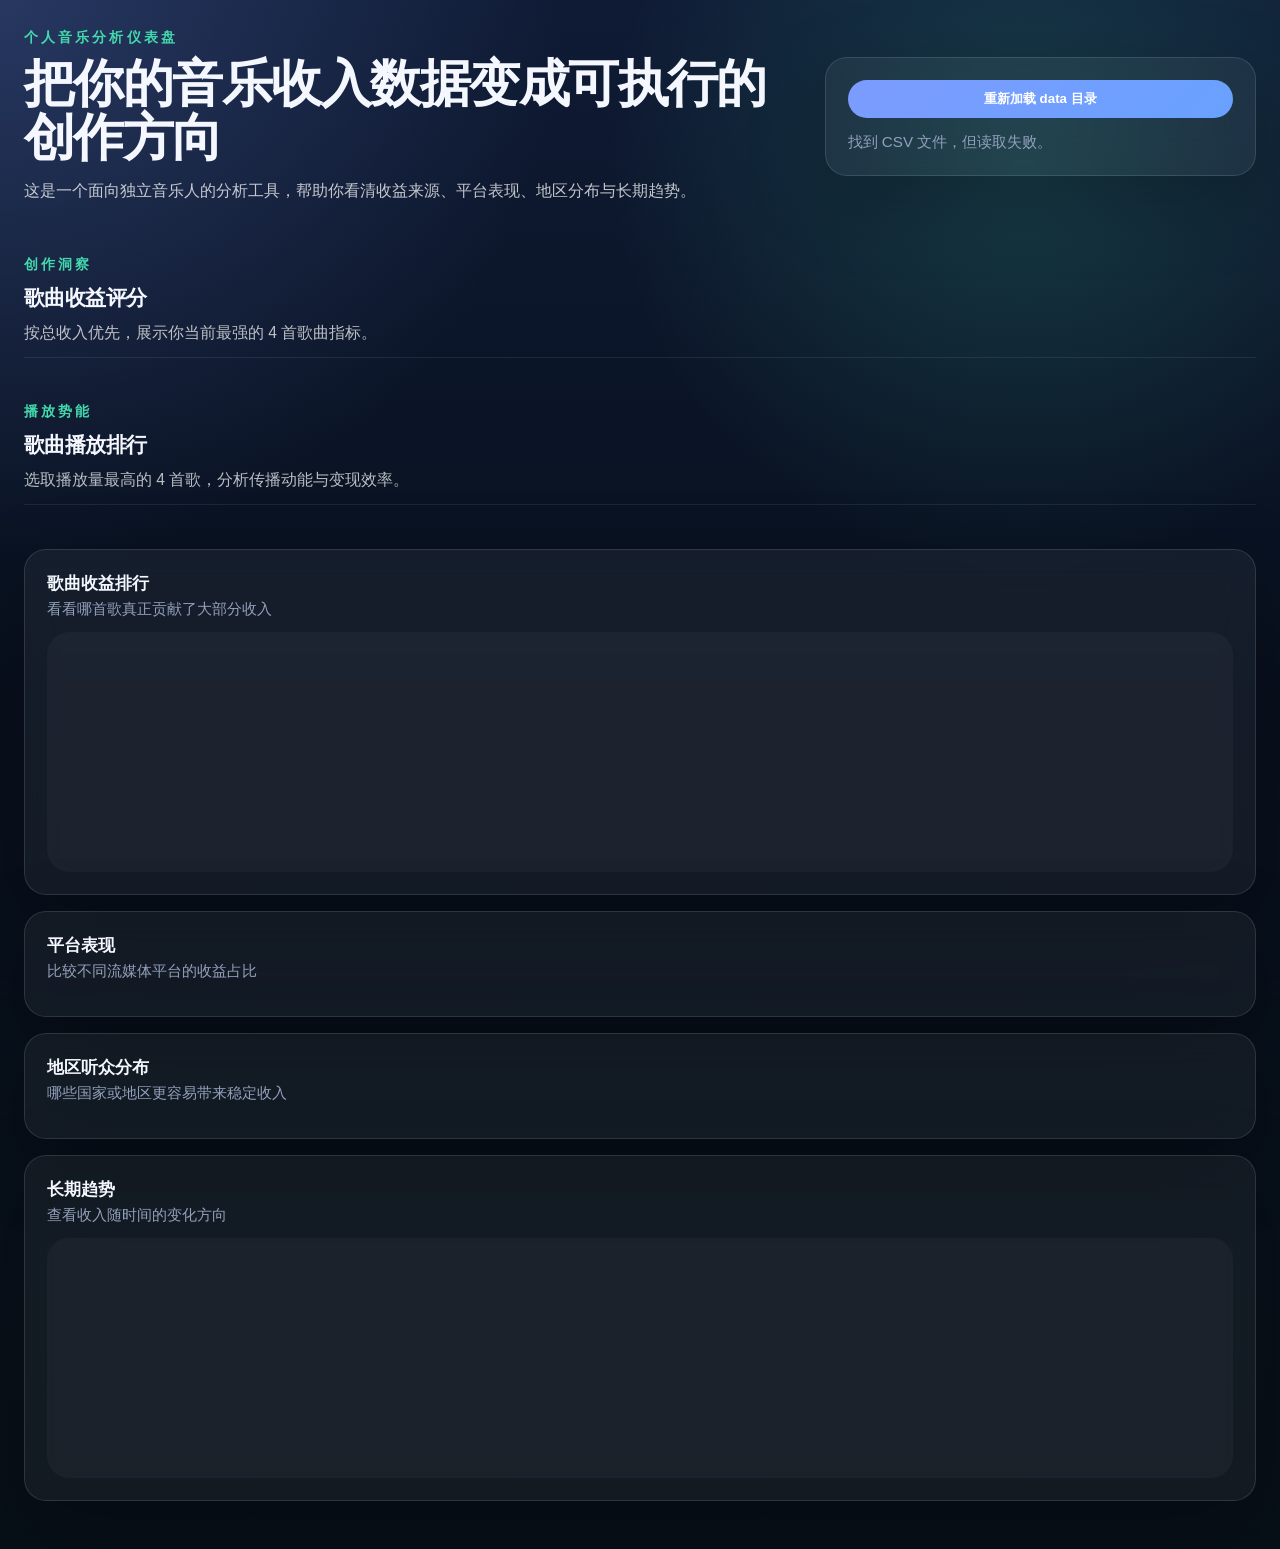
==== index.html @ 263e8f21 "init" ====
<!DOCTYPE html>
<html lang="zh-CN">
  <head>
    <meta charset="UTF-8" />
    <meta name="viewport" content="width=device-width, initial-scale=1.0" />
    <title>音乐收入分析仪表盘</title>
    <link rel="stylesheet" href="./styles.css" />
  </head>
  <body>
    <div class="app-shell">
      <header class="hero">
        <div>
          <p class="eyebrow">个人音乐分析仪表盘</p>
          <h1>把你的音乐收入数据变成可执行的创作方向</h1>
          <p class="subtitle">
            这是一个面向独立音乐人的分析工具，帮助你看清收益来源、平台表现、地区分布与长期趋势。
          </p>
        </div>
        <div class="controls-card">
          <button id="sampleBtn" type="button" class="secondary-btn">重新加载 data 目录</button>
          <p id="status" class="status">正在从 data 目录读取 CSV 数据…</p>
        </div>
      </header>

      <section class="summary-grid" id="summaryGrid"></section>

      <section class="metric-group">
        <div class="section-head">
          <div>
            <p class="eyebrow">创作洞察</p>
            <h2>歌曲收益评分</h2>
            <p class="section-copy">按总收入优先，展示你当前最强的 4 首歌曲指标。</p>
          </div>
        </div>
        <div class="metric-grid" id="metricGrid"></div>
      </section>

      <section class="metric-group">
        <div class="section-head">
          <div>
            <p class="eyebrow">播放势能</p>
            <h2>歌曲播放排行</h2>
            <p class="section-copy">选取播放量最高的 4 首歌，分析传播动能与变现效率。</p>
          </div>
        </div>
        <div class="metric-grid" id="playMetricGrid"></div>
      </section>

      <section class="dashboard-grid full-width-grid">
        <article class="card chart-card full-width-card">
          <div class="card-header">
            <h2>歌曲收益排行</h2>
            <p>看看哪首歌真正贡献了大部分收入</p>
          </div>
          <div id="songChart" class="chart-container"></div>
        </article>

        <article class="card chart-card full-width-card">
          <div class="card-header">
            <h2>平台表现</h2>
            <p>比较不同流媒体平台的收益占比</p>
          </div>
          <div id="platformChart" class="platform-list"></div>
        </article>

        <article class="card chart-card full-width-card">
          <div class="card-header">
            <h2>地区听众分布</h2>
            <p>哪些国家或地区更容易带来稳定收入</p>
          </div>
          <div id="countryChart" class="country-list"></div>
        </article>

        <article class="card chart-card full-width-card">
          <div class="card-header">
            <h2>长期趋势</h2>
            <p>查看收入随时间的变化方向</p>
          </div>
          <div id="trendChart" class="chart-container"></div>
        </article>
      </section>

    </div>

    <script src="./app.js"></script>
  </body>
</html>
---- styles.css ----
:root {
  color-scheme: dark;
  --bg: #07111f;
  --panel: rgba(9, 18, 33, 0.95);
  --panel-2: rgba(17, 31, 54, 0.9);
  --text: #f5f7ff;
  --muted: #93a0bb;
  --accent: #7c9cff;
  --accent-2: #43d9ad;
  --warn: #ffb86b;
  --border: rgba(255, 255, 255, 0.08);
}

* { box-sizing: border-box; }
body {
  margin: 0;
  min-height: 100vh;
  font-family: Inter, -apple-system, BlinkMacSystemFont, "Segoe UI", sans-serif;
  background: radial-gradient(circle at top left, rgba(124, 156, 255, 0.22), transparent 28%),
    radial-gradient(circle at 80% 10%, rgba(67, 217, 173, 0.18), transparent 24%),
    linear-gradient(180deg, #0f1b35 0%, #08101d 45%, #070f17 100%);
  color: var(--text);
}

.app-shell {
  max-width: 1320px;
  margin: 0 auto;
  padding: 28px 24px 32px;
}

.hero {
  display: grid;
  grid-template-columns: minmax(0, 1.8fr) minmax(320px, 1fr);
  gap: 24px;
  align-items: center;
  margin-bottom: 30px;
}

.eyebrow {
  margin: 0 0 10px;
  text-transform: uppercase;
  letter-spacing: 0.22em;
  color: var(--accent-2);
  font-weight: 700;
  font-size: 0.88rem;
}

h1 {
  margin: 0 0 12px;
  font-size: clamp(2.4rem, 4vw, 3.6rem);
  line-height: 1.05;
  letter-spacing: -0.03em;
}

.subtitle {
  margin: 0;
  color: rgba(255, 255, 255, 0.75);
  line-height: 1.8;
  max-width: 680px;
  font-size: 1rem;
}

.controls-card,
.card {
  background: rgba(255, 255, 255, 0.05);
  border: 1px solid rgba(255, 255, 255, 0.12);
  box-shadow: 0 24px 80px rgba(0, 0, 0, 0.24);
  backdrop-filter: blur(18px);
  border-radius: 22px;
  padding: 22px;
}

.controls-card {
  display: flex;
  flex-direction: column;
  gap: 14px;
}

.file-upload {
  display: inline-flex;
  flex-direction: column;
  gap: 6px;
  padding: 12px 14px;
  border-radius: 14px;
  border: 1px dashed var(--accent);
  cursor: pointer;
  color: var(--text);
  background: rgba(124, 156, 255, 0.08);
}

.file-upload input {
  font-size: 0.95rem;
}

.secondary-btn {
  border: 0;
  border-radius: 999px;
  padding: 10px 14px;
  background: linear-gradient(135deg, var(--accent), #69a1ff);
  color: white;
  cursor: pointer;
  font-weight: 600;
}

.status {
  margin: 0;
  font-size: 0.95rem;
  color: var(--muted);
}

.summary-grid,
.dashboard-grid,
.insights-grid,
.metric-grid {
  display: grid;
  gap: 16px;
}

.section-head {
  display: flex;
  justify-content: space-between;
  align-items: flex-end;
  gap: 16px;
  margin-bottom: 18px;
  padding-bottom: 10px;
  border-bottom: 1px solid rgba(255, 255, 255, 0.08);
}

.section-head h2 {
  margin: 0;
  font-size: 1.3rem;
  letter-spacing: -0.03em;
}

.section-copy {
  margin: 8px 0 0;
  color: rgba(255, 255, 255, 0.72);
  font-size: 0.98rem;
  line-height: 1.7;
  max-width: 680px;
}

.summary-grid {
  grid-template-columns: repeat(auto-fit, minmax(180px, 1fr));
  margin-bottom: 20px;
}

.metric-grid {
  grid-template-columns: repeat(4, minmax(0, 1fr));
  margin-bottom: 26px;
}

.full-width-grid {
  grid-template-columns: 1fr;
}

.summary-card {
  background: var(--panel-2);
  border: 1px solid var(--border);
  border-radius: 16px;
  padding: 16px;
}

.summary-card h3 {
  margin: 0 0 8px;
  font-size: 0.95rem;
  color: var(--muted);
}

.summary-card .value {
  font-size: 1.4rem;
  font-weight: 700;
}

.dashboard-grid {
  grid-template-columns: repeat(2, minmax(0, 1fr));
  margin-bottom: 16px;
}

.insights-grid {
  grid-template-columns: 1fr 1fr;
}

.card-header {
  margin-bottom: 12px;
}

.card-header h2 {
  margin: 0 0 4px;
  font-size: 1.05rem;
}

.card-header p {
  margin: 0;
  color: var(--muted);
  font-size: 0.95rem;
}

.chart-container {
  width: 100%;
  min-height: 240px;
  overflow-x: auto;
  border-radius: 22px;
  padding: 18px;
  background: rgba(255, 255, 255, 0.03);
}

.platform-list,
.country-list,
.insight-list {
  display: flex;
  flex-direction: column;
  gap: 12px;
}

.full-width-card {
  grid-column: 1 / -1;
}

.metric-card {
  background: linear-gradient(180deg, rgba(18, 29, 63, 0.96), rgba(12, 16, 28, 0.95));
  border: 1px solid rgba(255, 255, 255, 0.1);
  box-shadow: inset 0 0 0 1px rgba(255,255,255,0.02), 0 16px 40px rgba(7, 14, 27, 0.25);
  border-radius: 22px;
  padding: 22px;
  min-height: 150px;
  transition: transform 0.25s ease, border-color 0.25s ease;
}

.metric-card:hover {
  transform: translateY(-4px);
  border-color: rgba(124, 156, 255, 0.32);
}

.metric-card--highlight {
  background: linear-gradient(180deg, rgba(79, 110, 179, 0.96), rgba(38, 64, 107, 0.95));
  border-color: rgba(67, 217, 173, 0.25);
}

.metric-card--highlight .value {
  color: #7cdbff;
}

.metric-card h3 {
  margin: 0 0 10px;
  font-size: 0.95rem;
  color: rgba(255, 255, 255, 0.78);
  letter-spacing: 0.01em;
}

.metric-card .value {
  font-size: 1.7rem;
  font-weight: 700;
  margin-bottom: 10px;
  color: #ffffff;
}

.metric-card .detail {
  color: rgba(255, 255, 255, 0.72);
  line-height: 1.65;
  font-size: 0.95rem;
}

.platform-item,
.country-item,
.insight-item {
  display: flex;
  align-items: center;
  justify-content: space-between;
  gap: 12px;
  padding: 14px 16px;
  border-radius: 18px;
  background: rgba(255, 255, 255, 0.05);
  border: 1px solid rgba(255,255,255,0.08);
  transition: background 0.2s ease, transform 0.2s ease;
}

.platform-item:hover,
.country-item:hover,
.insight-item:hover {
  background: rgba(255, 255, 255, 0.08);
  transform: translateY(-2px);
}

.platform-item--detailed,
.country-item--detailed {
  flex-direction: column;
  align-items: stretch;
  gap: 8px;
}

.collapsible-block {
  margin-top: 10px;
}

.collapsible-block summary {
  cursor: pointer;
  color: var(--accent-2);
  font-weight: 600;
}

.collapsible-list {
  margin-top: 8px;
  display: flex;
  flex-direction: column;
  gap: 8px;
}

.platform-header {
  display: flex;
  justify-content: space-between;
  align-items: center;
  gap: 8px;
}

.platform-item--detailed summary,
.country-item--detailed summary {
  cursor: pointer;
  color: var(--accent-2);
  font-weight: 600;
}

.trend-panel {
  margin-top: 6px;
  padding: 8px;
  border-radius: 10px;
  background: rgba(255,255,255,0.03);
}

.bar-track {
  flex: 1;
  height: 8px;
  background: rgba(255,255,255,0.08);
  border-radius: 999px;
  overflow: hidden;
}

.bar-fill {
  height: 100%;
  border-radius: 999px;
  background: linear-gradient(90deg, var(--accent), var(--accent-2));
}

.table-wrap {
  overflow-x: auto;
}

table {
  width: 100%;
  border-collapse: collapse;
  font-size: 0.95rem;
}

th, td {
  padding: 10px 8px;
  text-align: left;
  border-bottom: 1px solid rgba(255,255,255,0.08);
}

th {
  color: var(--muted);
  font-weight: 600;
}

svg text { fill: var(--muted); font-size: 12px; }

.chart-svg {
  width: 100%;
  height: 240px;
  display: block;
}

.chart-axis {
  stroke: rgba(255,255,255,0.22);
  stroke-width: 1;
}

.chart-grid {
  stroke: rgba(255,255,255,0.12);
  stroke-width: 1;
  stroke-dasharray: 4 4;
}

.chart-point {
  cursor: pointer;
}

.chart-point circle {
  transition: transform 0.15s ease, fill 0.15s ease;
}

.chart-point:hover circle {
  transform: scale(1.2);
  fill: var(--accent);
}

.chart-label {
  fill: var(--muted);
  font-size: 12px;
}

.chart-value-label {
  fill: #ffffff;
  font-size: 11px;
}

@media (max-width: 920px) {
  .hero,
  .dashboard-grid,
  .insights-grid,
  .summary-grid {
    grid-template-columns: 1fr;
  }
}
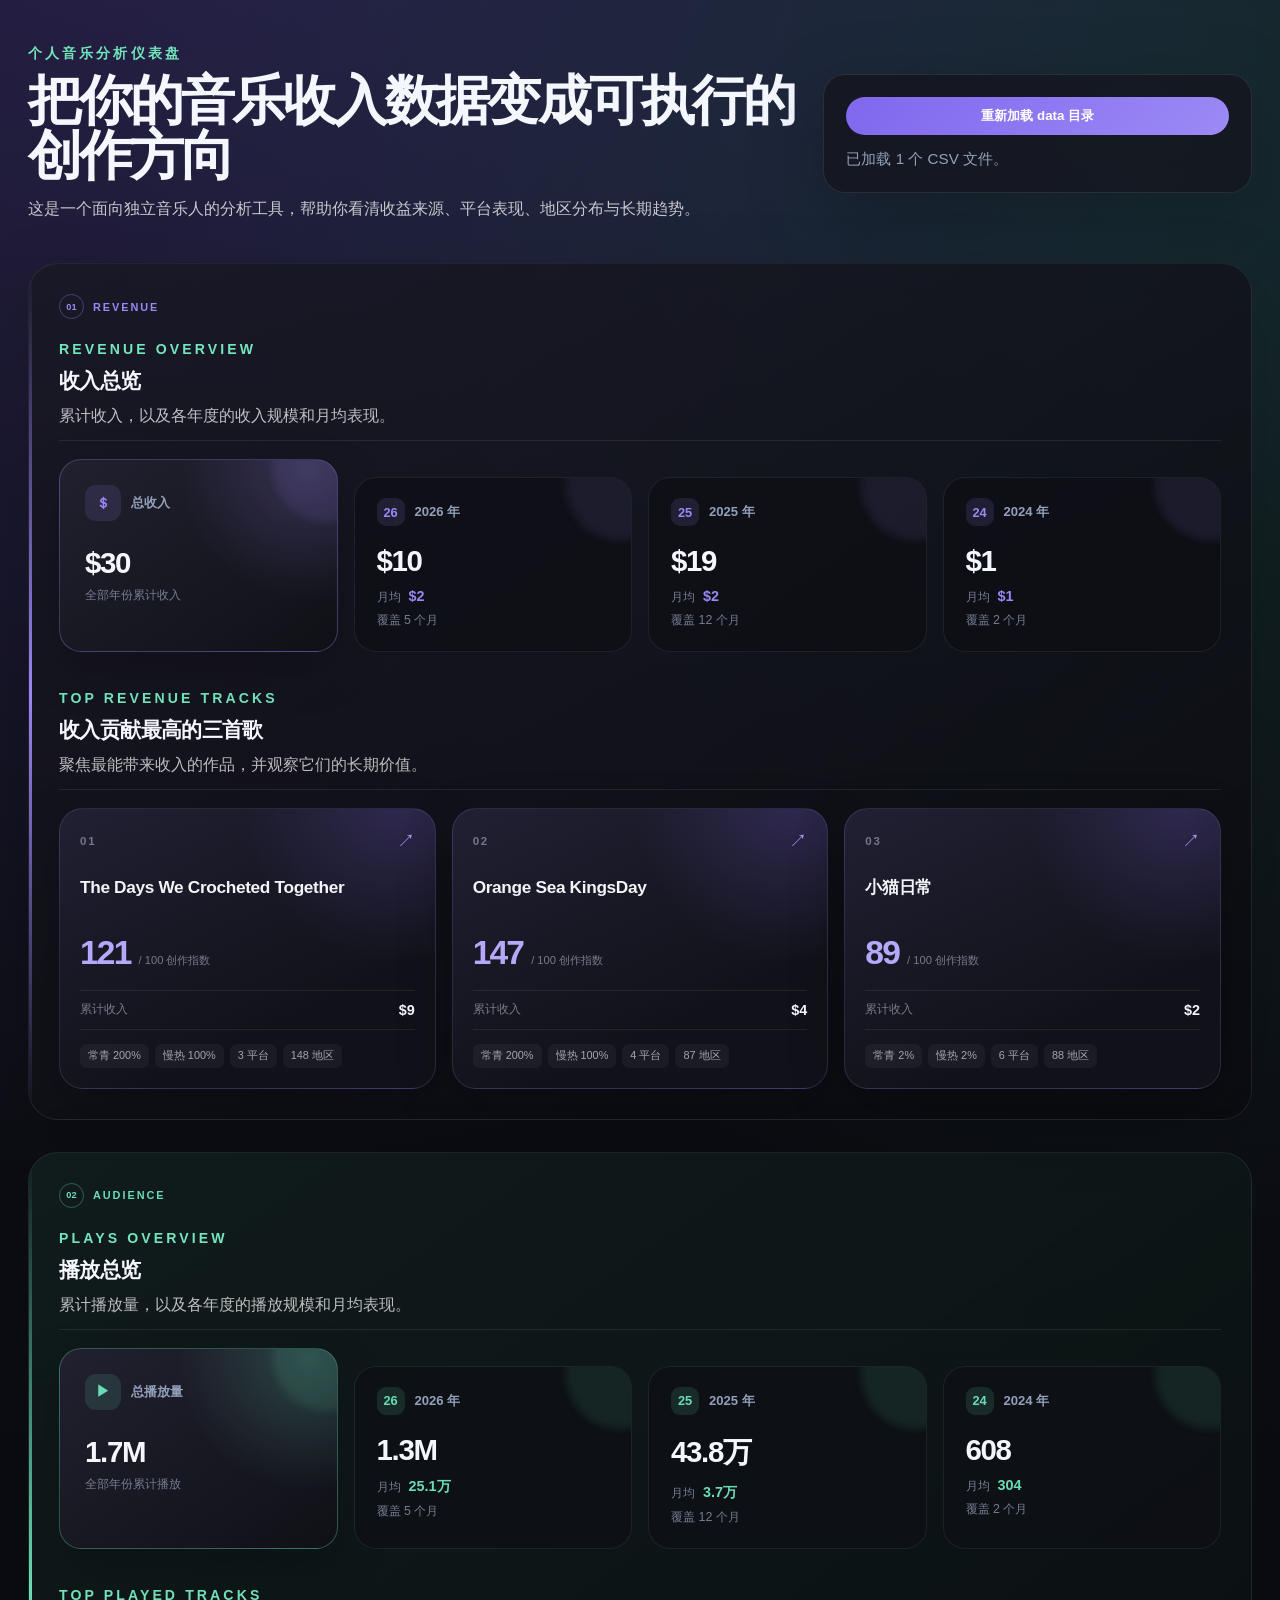
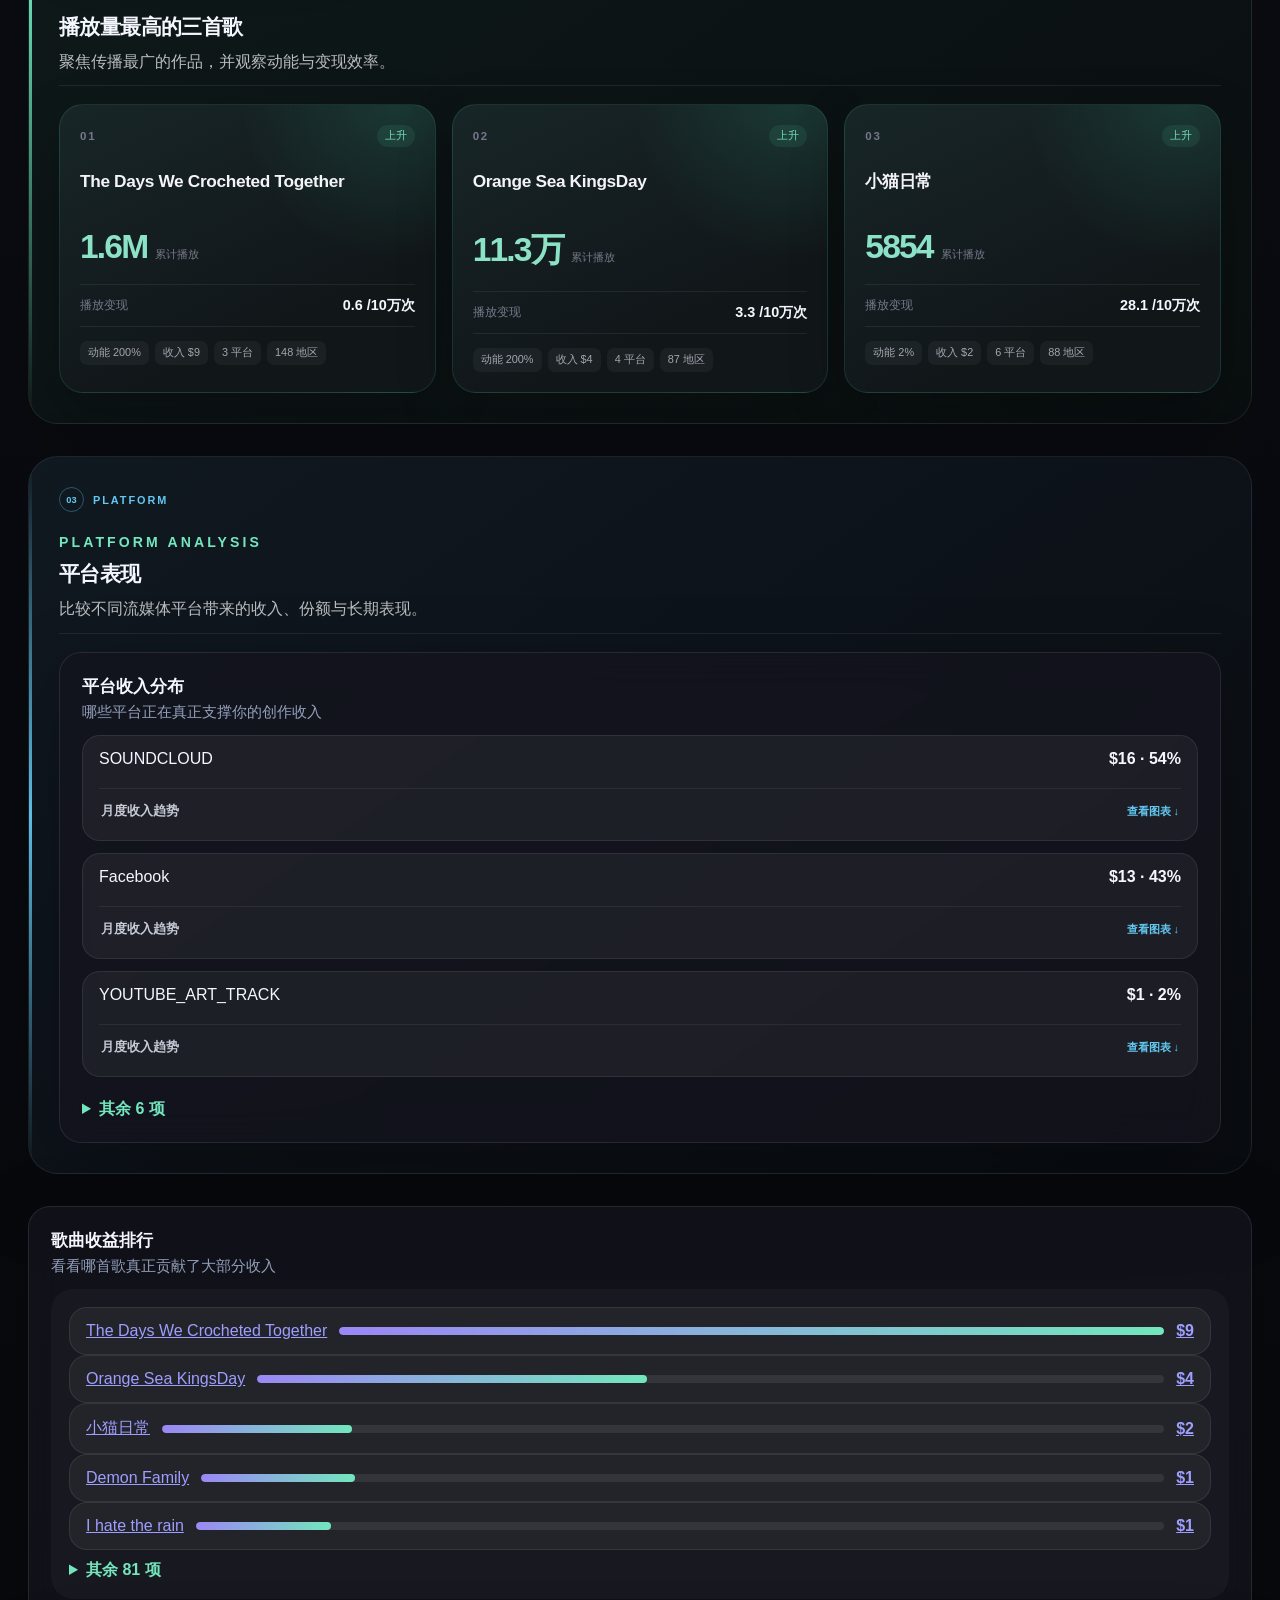
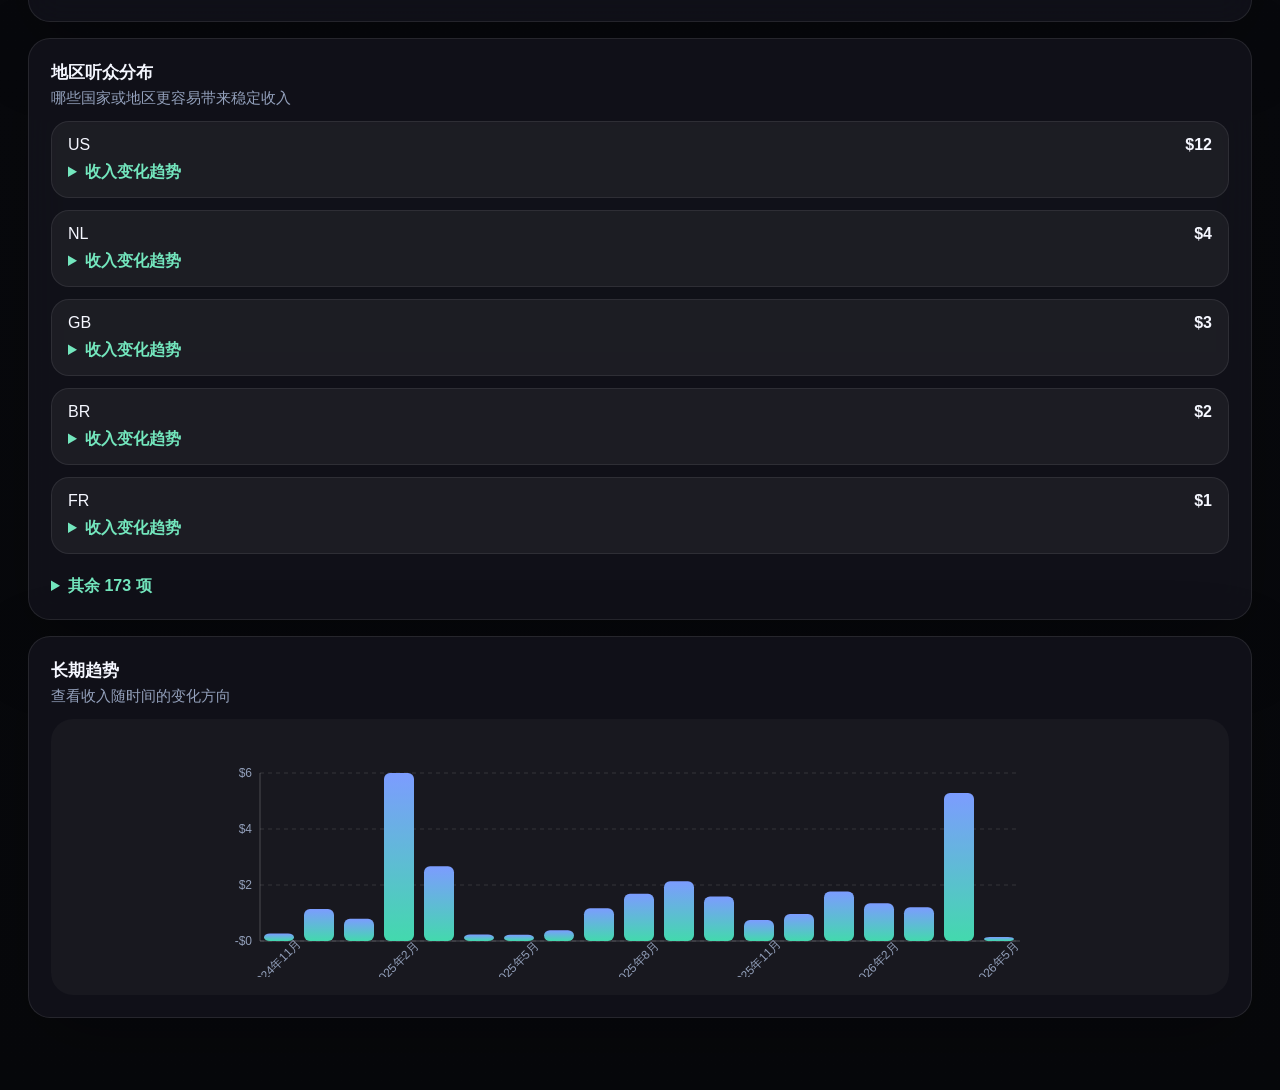
==== commit f69b5165: "update css for svg" ====
--- a/index.html
+++ b/index.html
@@ -22,28 +22,72 @@
         </div>
       </header>
 
-      <section class="summary-grid" id="summaryGrid"></section>
+      <section class="analysis-section analysis-section--revenue">
+        <div class="analysis-section__label"><span>01</span> Revenue</div>
+        <section class="metric-group overview-section">
+          <div class="section-head">
+            <div>
+              <p class="eyebrow">Revenue overview</p>
+              <h2>收入总览</h2>
+              <p class="section-copy">累计收入，以及各年度的收入规模和月均表现。</p>
+            </div>
+          </div>
+          <div class="summary-grid" id="summaryGrid"></div>
+        </section>
 
-      <section class="metric-group">
+        <section class="metric-group">
+          <div class="section-head">
+            <div>
+              <p class="eyebrow">Top revenue tracks</p>
+              <h2>收入贡献最高的三首歌</h2>
+              <p class="section-copy">聚焦最能带来收入的作品，并观察它们的长期价值。</p>
+            </div>
+          </div>
+          <div class="metric-grid" id="metricGrid"></div>
+        </section>
+      </section>
+
+      <section class="analysis-section analysis-section--plays">
+        <div class="analysis-section__label"><span>02</span> Audience</div>
+        <section class="metric-group overview-section">
+          <div class="section-head">
+            <div>
+              <p class="eyebrow">Plays overview</p>
+              <h2>播放总览</h2>
+              <p class="section-copy">累计播放量，以及各年度的播放规模和月均表现。</p>
+            </div>
+          </div>
+          <div class="summary-grid" id="playSummaryGrid"></div>
+        </section>
+
+        <section class="metric-group">
+          <div class="section-head">
+            <div>
+              <p class="eyebrow">Top played tracks</p>
+              <h2>播放量最高的三首歌</h2>
+              <p class="section-copy">聚焦传播最广的作品，并观察动能与变现效率。</p>
+            </div>
+          </div>
+          <div class="metric-grid" id="playMetricGrid"></div>
+        </section>
+      </section>
+
+      <section class="analysis-section analysis-section--platform">
+        <div class="analysis-section__label"><span>03</span> Platform</div>
         <div class="section-head">
           <div>
-            <p class="eyebrow">创作洞察</p>
-            <h2>歌曲收益评分</h2>
-            <p class="section-copy">按总收入优先，展示你当前最强的 4 首歌曲指标。</p>
+            <p class="eyebrow">Platform analysis</p>
+            <h2>平台表现</h2>
+            <p class="section-copy">比较不同流媒体平台带来的收入、份额与长期表现。</p>
           </div>
         </div>
-        <div class="metric-grid" id="metricGrid"></div>
-      </section>
-
-      <section class="metric-group">
-        <div class="section-head">
-          <div>
-            <p class="eyebrow">播放势能</p>
-            <h2>歌曲播放排行</h2>
-            <p class="section-copy">选取播放量最高的 4 首歌，分析传播动能与变现效率。</p>
+        <article class="card chart-card full-width-card">
+          <div class="card-header">
+            <h2>平台收入分布</h2>
+            <p>哪些平台正在真正支撑你的创作收入</p>
           </div>
-        </div>
-        <div class="metric-grid" id="playMetricGrid"></div>
+          <div id="platformChart" class="platform-list"></div>
+        </article>
       </section>
 
       <section class="dashboard-grid full-width-grid">
@@ -53,14 +97,6 @@
             <p>看看哪首歌真正贡献了大部分收入</p>
           </div>
           <div id="songChart" class="chart-container"></div>
-        </article>
-
-        <article class="card chart-card full-width-card">
-          <div class="card-header">
-            <h2>平台表现</h2>
-            <p>比较不同流媒体平台的收益占比</p>
-          </div>
-          <div id="platformChart" class="platform-list"></div>
         </article>
 
         <article class="card chart-card full-width-card">
--- a/styles.css
+++ b/styles.css
@@ -1,12 +1,12 @@
 :root {
   color-scheme: dark;
-  --bg: #07111f;
+  --bg: #090a0f;
   --panel: rgba(9, 18, 33, 0.95);
   --panel-2: rgba(17, 31, 54, 0.9);
   --text: #f5f7ff;
   --muted: #93a0bb;
-  --accent: #7c9cff;
-  --accent-2: #43d9ad;
+  --accent: #9b87f5;
+  --accent-2: #73e6bd;
   --warn: #ffb86b;
   --border: rgba(255, 255, 255, 0.08);
 }
@@ -16,16 +16,16 @@
   margin: 0;
   min-height: 100vh;
   font-family: Inter, -apple-system, BlinkMacSystemFont, "Segoe UI", sans-serif;
-  background: radial-gradient(circle at top left, rgba(124, 156, 255, 0.22), transparent 28%),
-    radial-gradient(circle at 80% 10%, rgba(67, 217, 173, 0.18), transparent 24%),
-    linear-gradient(180deg, #0f1b35 0%, #08101d 45%, #070f17 100%);
+  background: radial-gradient(circle at 12% -5%, rgba(124, 92, 255, 0.22), transparent 30%),
+    radial-gradient(circle at 92% 4%, rgba(38, 216, 161, 0.12), transparent 25%),
+    linear-gradient(180deg, #101118 0%, #090a0f 52%, #07080b 100%);
   color: var(--text);
 }
 
 .app-shell {
   max-width: 1320px;
   margin: 0 auto;
-  padding: 28px 24px 32px;
+  padding: 44px 28px 56px;
 }
 
 .hero {
@@ -33,7 +33,7 @@
   grid-template-columns: minmax(0, 1.8fr) minmax(320px, 1fr);
   gap: 24px;
   align-items: center;
-  margin-bottom: 30px;
+  margin-bottom: 40px;
 }
 
 .eyebrow {
@@ -47,9 +47,10 @@
 
 h1 {
   margin: 0 0 12px;
-  font-size: clamp(2.4rem, 4vw, 3.6rem);
-  line-height: 1.05;
-  letter-spacing: -0.03em;
+  font-size: clamp(2.35rem, 4.2vw, 4rem);
+  line-height: 1.02;
+  letter-spacing: -0.055em;
+  max-width: 820px;
 }
 
 .subtitle {
@@ -62,8 +63,8 @@
 
 .controls-card,
 .card {
-  background: rgba(255, 255, 255, 0.05);
-  border: 1px solid rgba(255, 255, 255, 0.12);
+  background: rgba(20, 21, 29, 0.76);
+  border: 1px solid rgba(255, 255, 255, 0.09);
   box-shadow: 0 24px 80px rgba(0, 0, 0, 0.24);
   backdrop-filter: blur(18px);
   border-radius: 22px;
@@ -96,7 +97,7 @@
   border: 0;
   border-radius: 999px;
   padding: 10px 14px;
-  background: linear-gradient(135deg, var(--accent), #69a1ff);
+  background: linear-gradient(135deg, #8067ee, #9c8af5);
   color: white;
   cursor: pointer;
   font-weight: 600;
@@ -141,13 +142,73 @@
 }
 
 .summary-grid {
-  grid-template-columns: repeat(auto-fit, minmax(180px, 1fr));
-  margin-bottom: 20px;
+  grid-template-columns: repeat(auto-fit, minmax(230px, 1fr));
+  margin-bottom: 38px;
 }
 
 .metric-grid {
-  grid-template-columns: repeat(4, minmax(0, 1fr));
+  grid-template-columns: repeat(3, minmax(0, 1fr));
   margin-bottom: 26px;
+}
+
+.overview-section { margin-top: 12px; }
+
+.analysis-section {
+  --section-accent: #9b87f5;
+  position: relative;
+  margin: 0 0 32px;
+  padding: 30px;
+  overflow: hidden;
+  border: 1px solid rgba(255, 255, 255, 0.075);
+  border-radius: 30px;
+  background: linear-gradient(145deg, rgba(24, 24, 34, 0.78), rgba(11, 12, 17, 0.86));
+  box-shadow: 0 28px 80px rgba(0, 0, 0, 0.17);
+}
+
+.analysis-section::before {
+  content: "";
+  position: absolute;
+  inset: 0 auto 0 0;
+  width: 3px;
+  background: linear-gradient(180deg, transparent, var(--section-accent), transparent);
+}
+
+.analysis-section--plays {
+  --section-accent: #68ddb5;
+  background: linear-gradient(145deg, rgba(18, 32, 31, 0.78), rgba(10, 15, 16, 0.9));
+}
+
+.analysis-section--platform {
+  --section-accent: #63c9f2;
+  background: linear-gradient(145deg, rgba(18, 28, 37, 0.82), rgba(10, 13, 18, 0.9));
+}
+
+.analysis-section__label {
+  display: flex;
+  align-items: center;
+  gap: 9px;
+  margin-bottom: 22px;
+  color: var(--section-accent);
+  font-size: 0.68rem;
+  font-weight: 750;
+  letter-spacing: 0.18em;
+  text-transform: uppercase;
+}
+
+.analysis-section__label span {
+  display: grid;
+  place-items: center;
+  width: 25px;
+  height: 25px;
+  border: 1px solid color-mix(in srgb, var(--section-accent) 35%, transparent);
+  border-radius: 50%;
+  font-size: 0.58rem;
+  letter-spacing: 0;
+}
+
+.analysis-section > .metric-group:last-child .metric-grid,
+.analysis-section > .card:last-child {
+  margin-bottom: 0;
 }
 
 .full-width-grid {
@@ -155,21 +216,117 @@
 }
 
 .summary-card {
-  background: var(--panel-2);
-  border: 1px solid var(--border);
-  border-radius: 16px;
-  padding: 16px;
+  --card-accent: #9b87f5;
+  position: relative;
+  overflow: hidden;
+  background: linear-gradient(145deg, rgba(27, 28, 38, 0.96), rgba(15, 16, 22, 0.96));
+  border: 1px solid rgba(255, 255, 255, 0.075);
+  border-radius: 22px;
+  padding: 20px 22px 22px;
+  min-height: 156px;
+  box-shadow: 0 18px 50px rgba(0, 0, 0, 0.18);
+  transition: transform 180ms ease, border-color 180ms ease;
+}
+
+.summary-card::after {
+  content: "";
+  position: absolute;
+  width: 110px;
+  height: 110px;
+  right: -45px;
+  top: -48px;
+  border-radius: 50%;
+  background: var(--card-accent);
+  opacity: 0.1;
+  filter: blur(4px);
+}
+
+.summary-card:hover { transform: translateY(-3px); border-color: color-mix(in srgb, var(--card-accent) 38%, transparent); }
+.summary-card--cyan { --card-accent: #63c9f2; }
+.summary-card--mint { --card-accent: #68ddb5; }
+.summary-card--amber { --card-accent: #f5b95f; }
+.summary-card--pink { --card-accent: #ef78ae; }
+.summary-card--violet { --card-accent: #9b87f5; }
+
+.summary-card--total {
+  min-height: 190px;
+  padding: 25px;
+  border-color: color-mix(in srgb, var(--card-accent) 32%, transparent);
+  background: radial-gradient(circle at 90% 5%, color-mix(in srgb, var(--card-accent) 22%, transparent), transparent 42%),
+    linear-gradient(145deg, rgba(34, 33, 48, 0.98), rgba(16, 17, 23, 0.98));
+}
+
+.summary-card--total .summary-icon {
+  width: 36px;
+  height: 36px;
+  border-radius: 11px;
+  font-size: 0.9rem;
+}
+
+.summary-card--total .value {
+  margin-top: 25px;
+  font-size: clamp(2rem, 3vw, 2.65rem);
+}
+
+.summary-card--year {
+  margin-top: 18px;
+  background: rgba(15, 16, 22, 0.72);
+  box-shadow: none;
+}
+
+.summary-card__top {
+  display: flex;
+  align-items: center;
+  gap: 10px;
+  margin-bottom: 18px;
+}
+
+.summary-icon {
+  display: grid;
+  place-items: center;
+  width: 28px;
+  height: 28px;
+  border-radius: 9px;
+  color: var(--card-accent);
+  background: color-mix(in srgb, var(--card-accent) 13%, transparent);
+  font-size: 0.8rem;
+  font-weight: 800;
 }
 
 .summary-card h3 {
-  margin: 0 0 8px;
-  font-size: 0.95rem;
+  margin: 0;
+  font-size: 0.82rem;
   color: var(--muted);
+  font-weight: 600;
 }
 
 .summary-card .value {
-  font-size: 1.4rem;
-  font-weight: 700;
+  font-size: clamp(1.55rem, 2.3vw, 2.05rem);
+  font-weight: 750;
+  letter-spacing: -0.045em;
+}
+
+.summary-card p {
+  margin: 7px 0 0;
+  color: #747c91;
+  font-size: 0.78rem;
+}
+
+.year-average {
+  display: flex;
+  align-items: baseline;
+  gap: 8px;
+  margin-top: 10px;
+}
+
+.year-average span {
+  color: #747c91;
+  font-size: 0.72rem;
+}
+
+.year-average strong {
+  color: var(--card-accent);
+  font-size: 0.9rem;
 }
 
 .dashboard-grid {
@@ -218,12 +375,13 @@
 }
 
 .metric-card {
-  background: linear-gradient(180deg, rgba(18, 29, 63, 0.96), rgba(12, 16, 28, 0.95));
-  border: 1px solid rgba(255, 255, 255, 0.1);
-  box-shadow: inset 0 0 0 1px rgba(255,255,255,0.02), 0 16px 40px rgba(7, 14, 27, 0.25);
-  border-radius: 22px;
-  padding: 22px;
-  min-height: 150px;
+  height: 100%;
+  background: linear-gradient(155deg, rgba(31, 29, 48, 0.98), rgba(15, 16, 23, 0.98) 72%);
+  border: 1px solid rgba(176, 153, 255, 0.16);
+  box-shadow: 0 20px 55px rgba(0, 0, 0, 0.24);
+  border-radius: 24px;
+  padding: 20px;
+  min-height: 280px;
   transition: transform 0.25s ease, border-color 0.25s ease;
 }
 
@@ -233,27 +391,40 @@
 }
 
 .metric-card--highlight {
-  background: linear-gradient(180deg, rgba(79, 110, 179, 0.96), rgba(38, 64, 107, 0.95));
-  border-color: rgba(67, 217, 173, 0.25);
-}
-
-.metric-card--highlight .value {
-  color: #7cdbff;
+  background: radial-gradient(circle at 90% 0, rgba(133, 102, 238, 0.2), transparent 35%), linear-gradient(155deg, #202033, #111219 70%);
+}
+
+.metric-card--plays {
+  background: radial-gradient(circle at 90% 0, rgba(58, 208, 166, 0.14), transparent 35%), linear-gradient(155deg, #182628, #111619 70%);
+  border-color: rgba(75, 220, 180, 0.14);
 }
 
 .metric-card h3 {
-  margin: 0 0 10px;
-  font-size: 0.95rem;
-  color: rgba(255, 255, 255, 0.78);
-  letter-spacing: 0.01em;
-}
-
-.metric-card .value {
-  font-size: 1.7rem;
-  font-weight: 700;
-  margin-bottom: 10px;
-  color: #ffffff;
-}
+  margin: 24px 0 14px;
+  min-height: 2.5em;
+  font-size: 1.08rem;
+  line-height: 1.25;
+  color: #f4f3f8;
+  letter-spacing: -0.02em;
+}
+
+.metric-link { color: inherit; text-decoration: none; display: block; }
+.metric-card__head { display: flex; justify-content: space-between; align-items: center; }
+.metric-rank { color: #77758a; font-size: 0.72rem; letter-spacing: 0.15em; font-weight: 700; }
+.metric-arrow { color: #aa98f5; font-size: 1.1rem; }
+.trend-pill { padding: 4px 8px; border-radius: 999px; background: rgba(91, 218, 180, 0.09); color: #72dcb9; font-size: 0.68rem; }
+
+.metric-score { display: flex; align-items: baseline; gap: 8px; margin-bottom: 18px; }
+.metric-score strong { font-size: 2.1rem; letter-spacing: -0.055em; }
+.metric-score span { color: #77798a; font-size: 0.7rem; }
+.metric-primary { display: flex; justify-content: space-between; align-items: center; padding: 11px 0; border-top: 1px solid rgba(255,255,255,.07); border-bottom: 1px solid rgba(255,255,255,.07); }
+.metric-primary span { color: #77798a; font-size: .72rem; }
+.metric-primary strong { font-size: .9rem; }
+.metric-tags { display: flex; flex-wrap: wrap; gap: 6px; margin-top: 14px; }
+.metric-tags span { padding: 5px 8px; border-radius: 7px; color: #a5a5b2; background: rgba(255,255,255,.045); font-size: .68rem; }
+
+.metric-card--plays .metric-score strong { color: #8ce2c5; }
+.metric-card--highlight .metric-score strong { color: #b5a7fa; }
 
 .metric-card .detail {
   color: rgba(255, 255, 255, 0.72);
@@ -320,12 +491,105 @@
   font-weight: 600;
 }
 
+.platform-item--detailed details {
+  margin-top: 4px;
+  border-top: 1px solid rgba(255, 255, 255, 0.065);
+}
+
+.platform-item--detailed summary {
+  display: flex;
+  justify-content: space-between;
+  align-items: center;
+  padding: 14px 2px 6px;
+  color: #c5cad5;
+  font-size: 0.8rem;
+  list-style: none;
+}
+
+.platform-item--detailed summary::-webkit-details-marker { display: none; }
+
+.details-action {
+  color: #63c9f2;
+  font-size: 0.68rem;
+  font-weight: 650;
+}
+
+.details-action::after {
+  content: " ↓";
+  display: inline-block;
+  margin-left: 3px;
+  transition: transform 180ms ease;
+}
+
+.platform-item--detailed details[open] .details-action::after { transform: rotate(180deg); }
+
 .trend-panel {
-  margin-top: 6px;
-  padding: 8px;
-  border-radius: 10px;
-  background: rgba(255,255,255,0.03);
-}
+  margin-top: 8px;
+  padding: 18px;
+  overflow: hidden;
+  border: 1px solid rgba(99, 201, 242, 0.1);
+  border-radius: 16px;
+  background: linear-gradient(145deg, rgba(8, 18, 25, 0.72), rgba(10, 13, 18, 0.8));
+}
+
+.trend-stats {
+  display: grid;
+  grid-template-columns: repeat(3, minmax(0, 1fr));
+  gap: 12px;
+  margin-bottom: 14px;
+}
+
+.trend-stats > div {
+  display: flex;
+  flex-wrap: wrap;
+  align-items: baseline;
+  gap: 5px;
+  padding-right: 10px;
+  border-right: 1px solid rgba(255, 255, 255, 0.065);
+}
+
+.trend-stats > div:last-child { border-right: 0; }
+.trend-stats span { width: 100%; color: #6f7889; font-size: 0.65rem; }
+.trend-stats strong { color: #eef5f8; font-size: 0.9rem; letter-spacing: -0.02em; }
+.trend-stats small { font-size: 0.6rem; font-weight: 700; }
+.is-positive { color: #68ddb5; }
+.is-negative { color: #ef78ae; }
+
+.trend-chart-wrap {
+  width: 100%;
+  overflow-x: auto;
+}
+
+.mini-trend-svg {
+  display: block;
+  width: 100%;
+  min-width: 480px;
+  height: auto;
+}
+
+.mini-grid {
+  stroke: rgba(255, 255, 255, 0.07);
+  stroke-dasharray: 3 6;
+}
+
+.trend-line {
+  fill: none;
+  stroke: #63c9f2;
+  stroke-width: 2.5;
+  stroke-linecap: round;
+  stroke-linejoin: round;
+}
+
+.trend-dot {
+  fill: #101820;
+  stroke: #82d9fa;
+  stroke-width: 2;
+  transition: r 150ms ease;
+}
+
+.trend-dot:hover { r: 5; }
+.mini-label { fill: #687283; font-size: 10px; }
+.trend-area { pointer-events: none; }
 
 .bar-track {
   flex: 1;
@@ -411,4 +675,19 @@
   .summary-grid {
     grid-template-columns: 1fr;
   }
-}
+
+  .metric-grid { grid-template-columns: repeat(2, minmax(0, 1fr)); }
+  .hero { align-items: stretch; }
+}
+
+@media (max-width: 600px) {
+  .app-shell { padding: 28px 16px 40px; }
+  .analysis-section { padding: 22px 16px; border-radius: 24px; }
+  .summary-card--year { margin-top: 0; }
+  .metric-grid { grid-template-columns: 1fr; }
+  .metric-card { min-height: 0; }
+  .section-head { align-items: flex-start; }
+  .trend-panel { padding: 14px 12px; }
+  .trend-stats { gap: 8px; }
+  .trend-stats strong { font-size: 0.78rem; }
+}
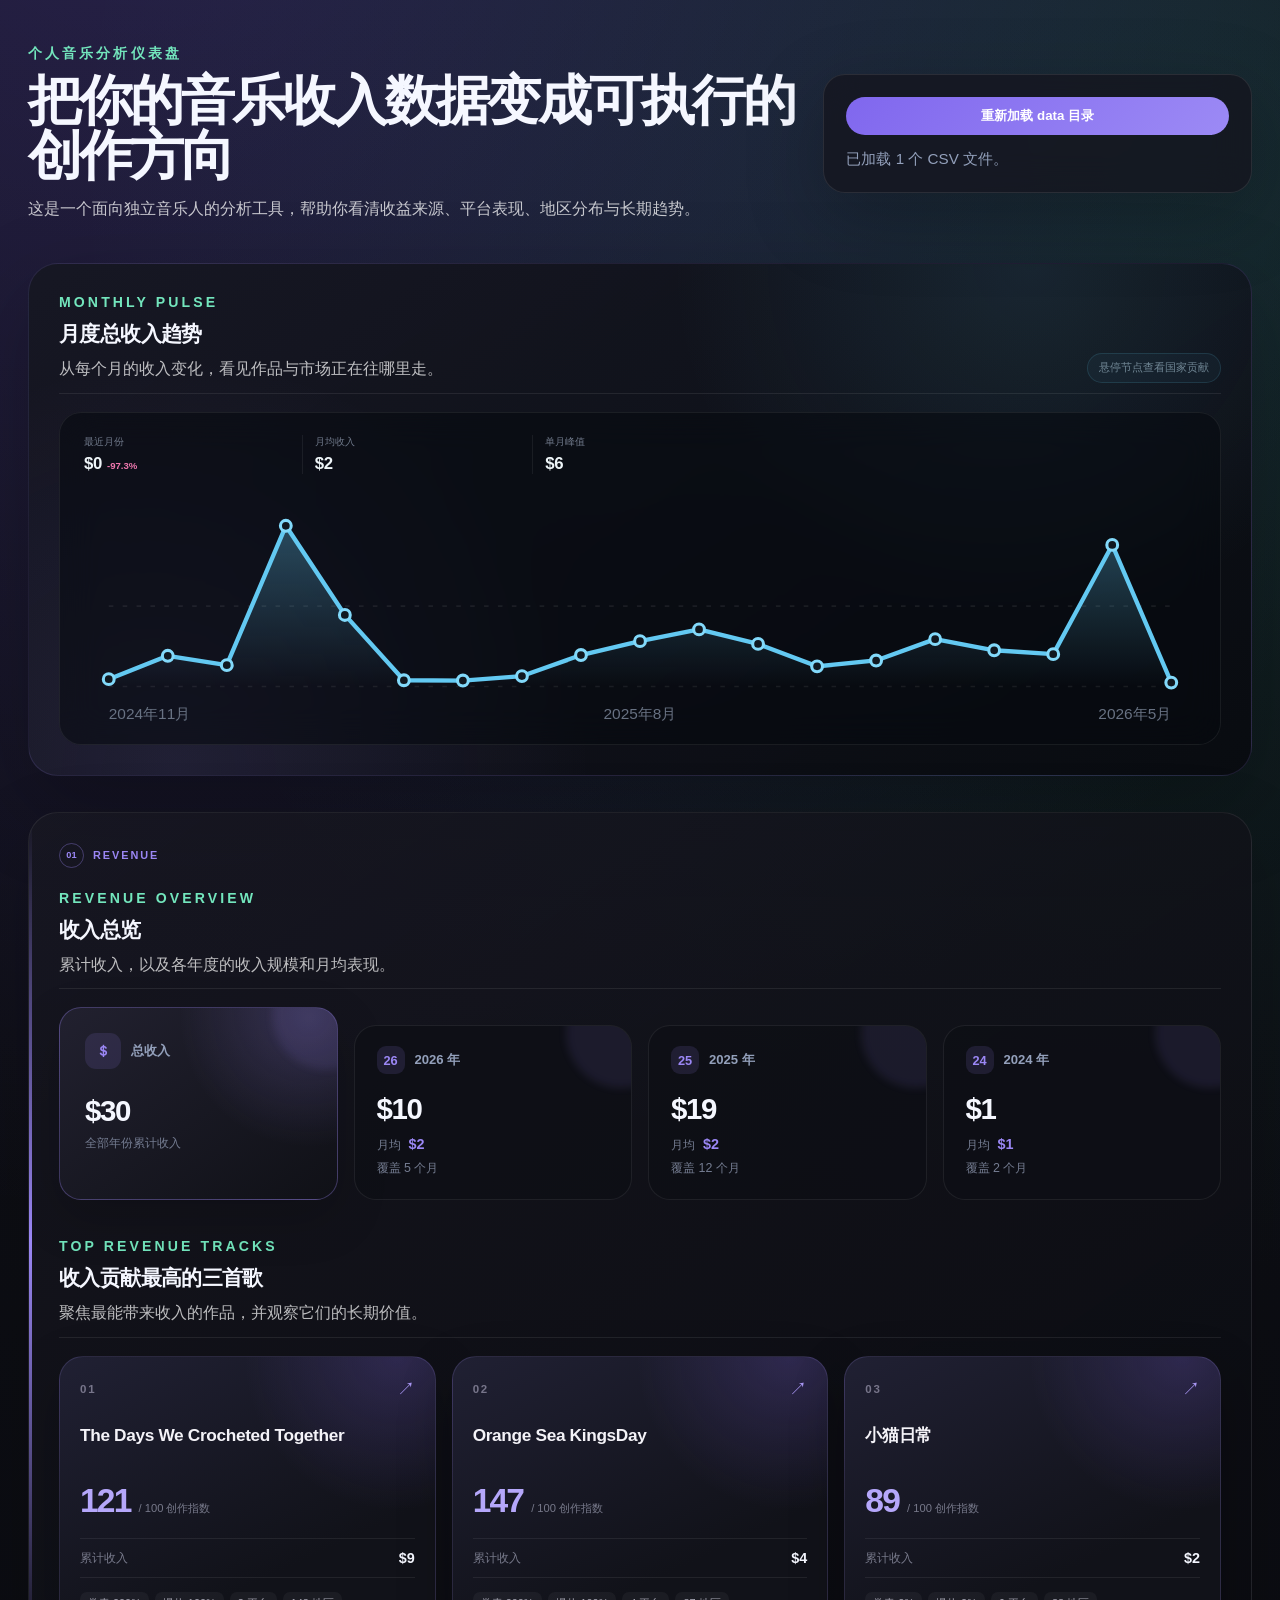
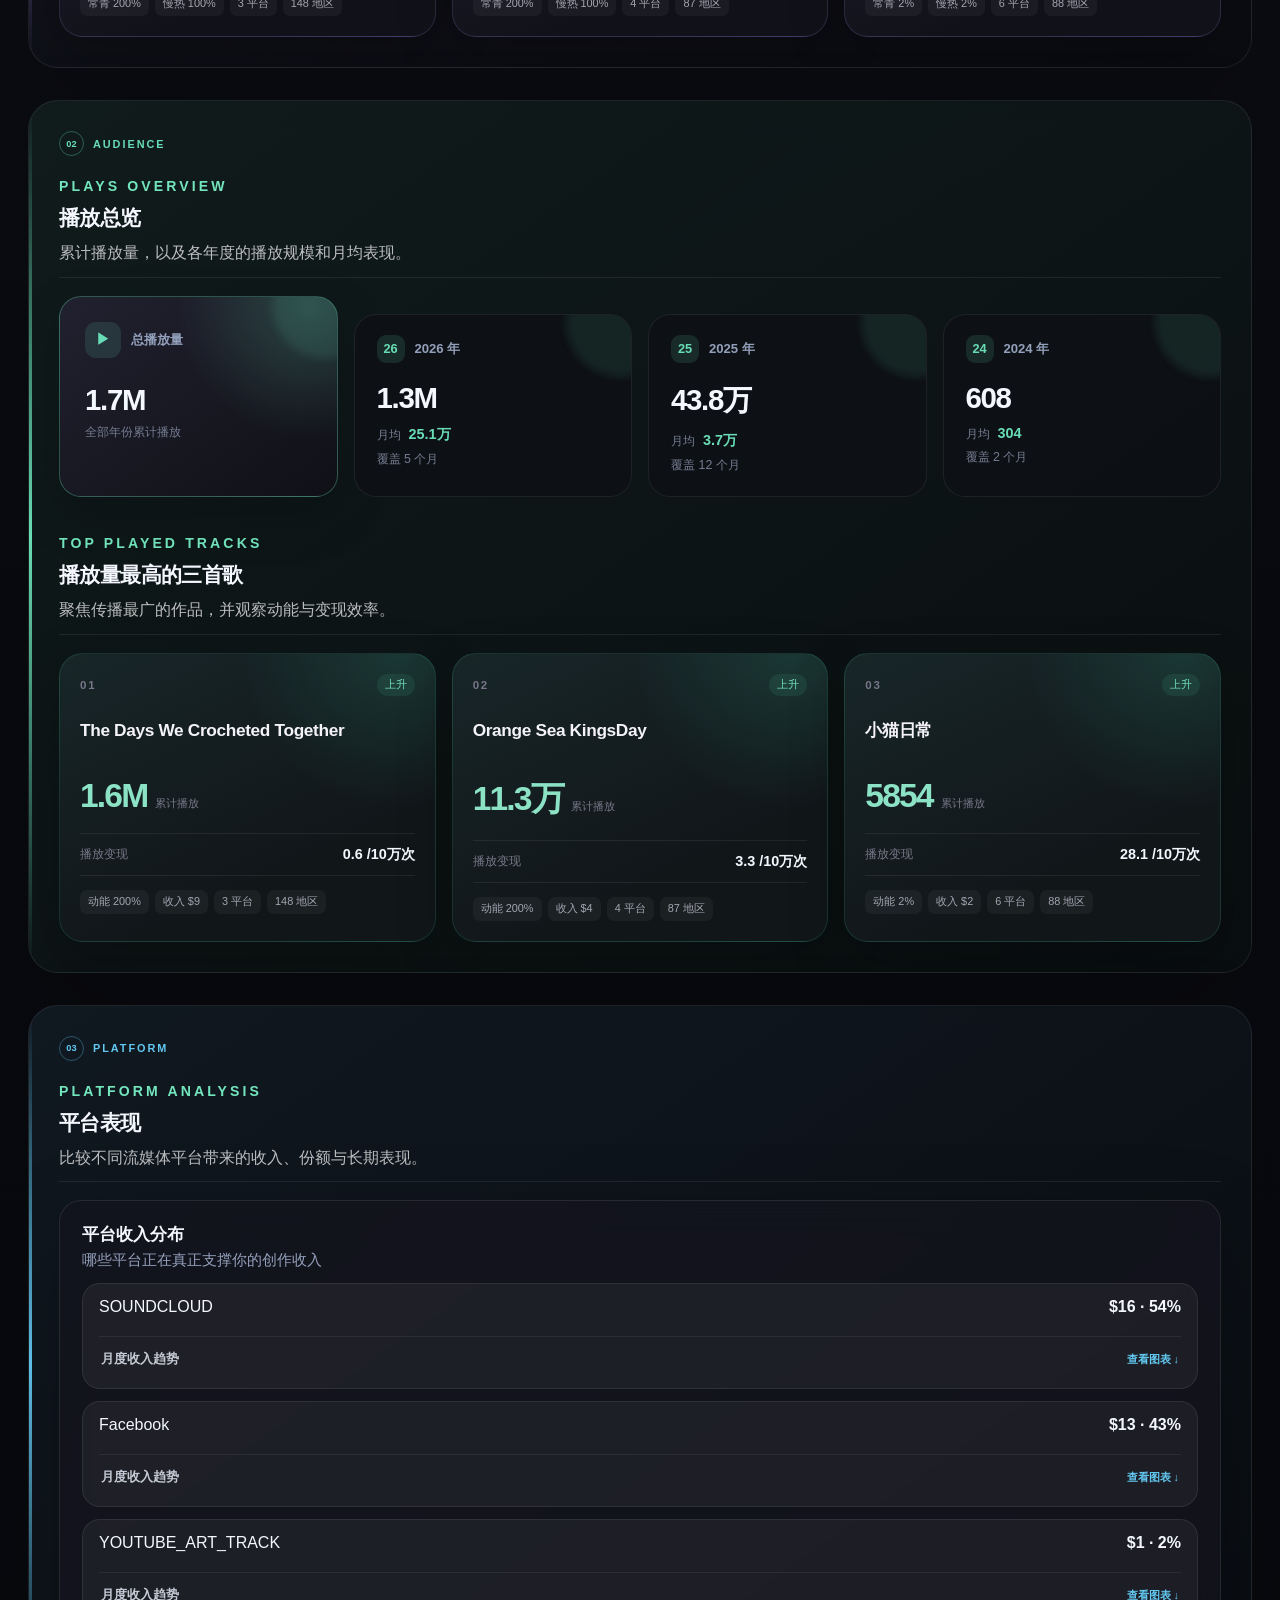
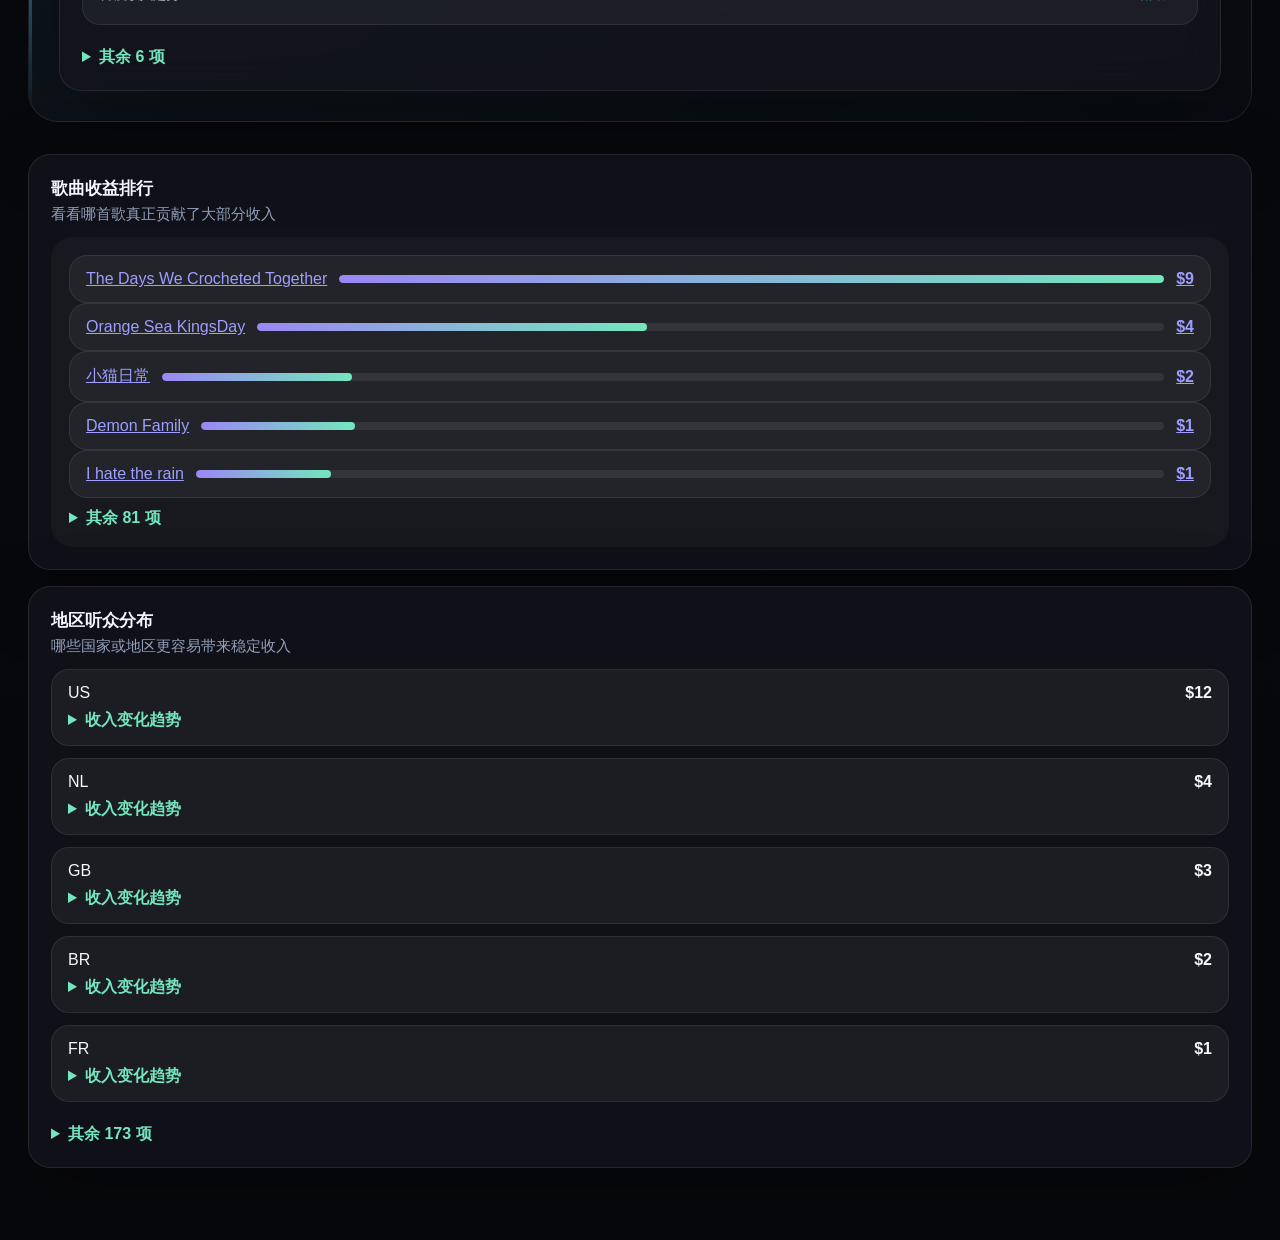
==== commit 1b478528: "update css" ====
--- a/index.html
+++ b/index.html
@@ -21,6 +21,20 @@
           <p id="status" class="status">正在从 data 目录读取 CSV 数据…</p>
         </div>
       </header>
+
+      <section class="hero-trend-section">
+        <div class="section-head">
+          <div>
+            <p class="eyebrow">Monthly pulse</p>
+            <h2>月度总收入趋势</h2>
+            <p class="section-copy">从每个月的收入变化，看见作品与市场正在往哪里走。</p>
+          </div>
+          <span class="trend-hint">悬停节点查看国家贡献</span>
+        </div>
+        <article class="card hero-trend-card">
+          <div id="trendChart" class="hero-trend"></div>
+        </article>
+      </section>
 
       <section class="analysis-section analysis-section--revenue">
         <div class="analysis-section__label"><span>01</span> Revenue</div>
@@ -107,13 +121,6 @@
           <div id="countryChart" class="country-list"></div>
         </article>
 
-        <article class="card chart-card full-width-card">
-          <div class="card-header">
-            <h2>长期趋势</h2>
-            <p>查看收入随时间的变化方向</p>
-          </div>
-          <div id="trendChart" class="chart-container"></div>
-        </article>
       </section>
 
     </div>
--- a/styles.css
+++ b/styles.css
@@ -153,6 +153,44 @@
 
 .overview-section { margin-top: 12px; }
 
+.hero-trend-section {
+  margin: 0 0 36px;
+  padding: 30px;
+  border: 1px solid rgba(155, 135, 245, 0.14);
+  border-radius: 30px;
+  background: radial-gradient(circle at 82% 0, rgba(99, 201, 242, 0.11), transparent 32%),
+    radial-gradient(circle at 12% 100%, rgba(155, 135, 245, 0.12), transparent 35%),
+    linear-gradient(145deg, rgba(22, 23, 34, 0.92), rgba(9, 11, 16, 0.96));
+  box-shadow: 0 30px 90px rgba(0, 0, 0, 0.22);
+}
+
+.trend-hint {
+  padding: 7px 11px;
+  border: 1px solid rgba(99, 201, 242, 0.14);
+  border-radius: 999px;
+  color: #718795;
+  background: rgba(99, 201, 242, 0.045);
+  font-size: 0.68rem;
+  white-space: nowrap;
+}
+
+.hero-trend-card {
+  padding: 22px 24px 14px;
+  border-color: rgba(255, 255, 255, 0.07);
+  background: rgba(7, 10, 15, 0.55);
+  box-shadow: none;
+}
+
+.hero-trend .trend-stats {
+  max-width: 680px;
+  margin-bottom: 24px;
+}
+
+.hero-trend .trend-stats strong { font-size: 1.05rem; }
+.hero-trend .mini-trend-svg { min-width: 760px; }
+.hero-trend .trend-line { stroke-width: 2.8; }
+.hero-trend .trend-dot { r: 3.5; }
+
 .analysis-section {
   --section-accent: #9b87f5;
   position: relative;
@@ -591,6 +629,41 @@
 .mini-label { fill: #687283; font-size: 10px; }
 .trend-area { pointer-events: none; }
 
+.trend-point { outline: none; }
+.trend-tooltip { opacity: 0; pointer-events: none; transition: opacity 120ms ease; }
+.trend-point:hover .trend-tooltip,
+.trend-point:focus .trend-tooltip,
+.song-trend-point:hover .trend-tooltip,
+.song-trend-point:focus .trend-tooltip { opacity: 1; }
+.trend-point:hover .trend-dot,
+.trend-point:focus .trend-dot { r: 5; }
+
+.trend-tooltip-card {
+  height: 100%;
+  padding: 9px 11px;
+  overflow: hidden;
+  border: 1px solid rgba(99, 201, 242, 0.24);
+  border-radius: 10px;
+  background: rgba(9, 14, 20, 0.96);
+  box-shadow: 0 10px 28px rgba(0, 0, 0, 0.38);
+  color: #dce5eb;
+  font: 10px/1.25 Inter, -apple-system, BlinkMacSystemFont, "Segoe UI", sans-serif;
+}
+
+.tooltip-head,
+.tooltip-song {
+  display: flex;
+  justify-content: space-between;
+  gap: 8px;
+}
+
+.tooltip-head { margin-bottom: 5px; color: #82909c; }
+.tooltip-head strong { color: #80d5f4; }
+.tooltip-song { margin-top: 3px; }
+.tooltip-song span { overflow: hidden; text-overflow: ellipsis; white-space: nowrap; }
+.tooltip-song strong { flex: 0 0 auto; color: #aab5bd; font-weight: 550; }
+.tooltip-empty { color: #6f7883; }
+
 .bar-track {
   flex: 1;
   height: 8px;
@@ -667,6 +740,88 @@
   fill: #ffffff;
   font-size: 11px;
 }
+
+/* Song detail */
+.song-hero {
+  display: flex;
+  align-items: flex-end;
+  justify-content: space-between;
+  gap: 24px;
+  margin-bottom: 34px;
+  padding: 18px 4px 28px;
+  border-bottom: 1px solid rgba(255, 255, 255, 0.075);
+}
+
+.song-hero h1 { margin-bottom: 10px; max-width: 900px; }
+.song-back { display: inline-block; margin-bottom: 28px; color: #8f96a7; text-decoration: none; font-size: 0.78rem; }
+.song-back:hover { color: #b5a7fa; }
+.song-load-state { padding: 10px 14px; border-radius: 999px; background: rgba(255,255,255,.035); white-space: nowrap; }
+
+.song-kpi-grid {
+  display: grid;
+  grid-template-columns: 1.25fr repeat(2, 1fr);
+  gap: 14px;
+  margin-bottom: 28px;
+}
+
+.song-kpi {
+  position: relative;
+  min-height: 145px;
+  padding: 20px;
+  overflow: hidden;
+  border: 1px solid rgba(255,255,255,.07);
+  border-radius: 20px;
+  background: linear-gradient(145deg, rgba(26,27,36,.94), rgba(13,14,19,.96));
+}
+
+.song-kpi--score {
+  grid-row: span 2;
+  padding: 26px;
+  background: radial-gradient(circle at 80% 10%, rgba(155,135,245,.24), transparent 38%), linear-gradient(145deg, #252239, #111219 72%);
+  border-color: rgba(155,135,245,.23);
+}
+
+.song-kpi__label { display: flex; align-items: center; gap: 8px; color: #8b91a1; font-size: .74rem; }
+.song-kpi__label > span { display: grid; place-items: center; width: 25px; height: 25px; border-radius: 8px; color: #a997f5; background: rgba(155,135,245,.1); }
+.song-kpi__value { margin-top: 20px; color: #f4f2fa; font-size: clamp(1.55rem, 2.5vw, 2.15rem); font-weight: 750; letter-spacing: -.045em; }
+.song-kpi__value small { margin-left: 6px; color: #78778a; font-size: .7rem; letter-spacing: 0; }
+.song-kpi--score .song-kpi__value { margin-top: 55px; font-size: clamp(3.4rem, 6vw, 5.5rem); color: #b5a7fa; }
+.song-kpi p { position: absolute; left: 20px; bottom: 18px; margin: 0; color: #6f7584; font-size: .7rem; }
+.song-kpi--score p { left: 26px; bottom: 25px; }
+
+.song-detail-section { display: flex; flex-direction: column; gap: 18px; }
+.song-year-section { margin: 0 0 28px; padding: 26px; border: 1px solid rgba(255,255,255,.07); border-radius: 24px; background: rgba(14,15,21,.7); }
+.song-year-grid { display: grid; grid-template-columns: repeat(auto-fit, minmax(260px, 1fr)); gap: 12px; }
+.song-year-card { padding: 18px; border: 1px solid rgba(255,255,255,.065); border-radius: 18px; background: linear-gradient(145deg, rgba(26,27,36,.88), rgba(14,15,20,.92)); }
+.song-year-card__head { display: flex; justify-content: space-between; align-items: center; padding-bottom: 13px; border-bottom: 1px solid rgba(255,255,255,.06); }
+.song-year-card__head strong { color: #b5a7fa; font-size: 1.15rem; }
+.song-year-card__head span { color: #68707f; font-size: .65rem; }
+.song-year-metrics { display: grid; grid-template-columns: repeat(2, minmax(0, 1fr)); gap: 15px 12px; padding-top: 15px; }
+.song-year-metrics div { min-width: 0; }
+.song-year-metrics span { display: block; margin-bottom: 5px; color: #6f7685; font-size: .64rem; }
+.song-year-metrics strong { display: block; overflow: hidden; color: #d7d9df; font-size: .9rem; text-overflow: ellipsis; white-space: nowrap; }
+.song-trend-card { padding: 26px; background: radial-gradient(circle at 85% 0, rgba(155,135,245,.08), transparent 30%), rgba(16,17,24,.88); }
+.song-trend-chart { width: 100%; overflow-x: auto; margin-top: 20px; padding: 8px; border-radius: 16px; background: rgba(255,255,255,.018); }
+.song-trend-svg { display: block; width: 100%; min-width: 700px; height: auto; }
+.song-trend-grid { stroke: rgba(255,255,255,.07); stroke-dasharray: 4 7; }
+.song-trend-area { fill: url(#songTrendArea); }
+.song-trend-line { fill: none; stroke: #a997f5; stroke-width: 3; stroke-linecap: round; stroke-linejoin: round; }
+.song-trend-point circle { fill: #15141e; stroke: #b8aafa; stroke-width: 2.5; transition: r .15s ease; }
+.song-trend-point:hover circle, .song-trend-point:focus circle { r: 6; }
+.song-trend-point text { fill: #707687; font-size: 10px; }
+
+.song-distribution-grid { display: grid; grid-template-columns: repeat(2, minmax(0, 1fr)); gap: 18px; }
+.song-distribution-grid--single { grid-template-columns: minmax(0, 1fr); }
+.song-list-card { min-width: 0; }
+.song-list-card .platform-list, .song-list-card .country-list { max-height: 520px; overflow-y: auto; padding-right: 4px; scrollbar-width: thin; scrollbar-color: rgba(155,135,245,.2) transparent; }
+.song-distribution-item { display: grid; grid-template-columns: 26px minmax(0, 1fr) 38px; align-items: center; gap: 10px; padding: 11px 4px; border-bottom: 1px solid rgba(255,255,255,.055); }
+.distribution-rank { color: #626878; font-size: .64rem; }
+.distribution-main { min-width: 0; }
+.distribution-main > div:first-child { display: flex; justify-content: space-between; gap: 10px; margin-bottom: 7px; }
+.distribution-main span { overflow: hidden; color: #cbd0d9; font-size: .76rem; text-overflow: ellipsis; white-space: nowrap; }
+.distribution-main strong { flex: 0 0 auto; color: #969dac; font-size: .7rem; }
+.distribution-main .bar-track { height: 4px; }
+.distribution-share { color: #8e7ee0; font-size: .7rem; text-align: right; }
 
 @media (max-width: 920px) {
   .hero,
@@ -678,10 +833,15 @@
 
   .metric-grid { grid-template-columns: repeat(2, minmax(0, 1fr)); }
   .hero { align-items: stretch; }
+  .song-kpi-grid { grid-template-columns: repeat(2, minmax(0, 1fr)); }
+  .song-kpi--score { grid-row: auto; grid-column: 1 / -1; min-height: 230px; }
 }
 
 @media (max-width: 600px) {
   .app-shell { padding: 28px 16px 40px; }
+  .hero-trend-section { padding: 22px 16px; border-radius: 24px; }
+  .hero-trend-card { padding: 16px 12px 8px; }
+  .trend-hint { display: none; }
   .analysis-section { padding: 22px 16px; border-radius: 24px; }
   .summary-card--year { margin-top: 0; }
   .metric-grid { grid-template-columns: 1fr; }
@@ -690,4 +850,10 @@
   .trend-panel { padding: 14px 12px; }
   .trend-stats { gap: 8px; }
   .trend-stats strong { font-size: 0.78rem; }
-}
+  .song-hero { display: block; }
+  .song-load-state { display: inline-block; margin-top: 18px; }
+  .song-kpi-grid, .song-distribution-grid { grid-template-columns: 1fr; }
+  .song-kpi--score { grid-column: auto; }
+  .song-trend-card { padding: 20px 14px; }
+  .song-year-section { padding: 20px 14px; }
+}
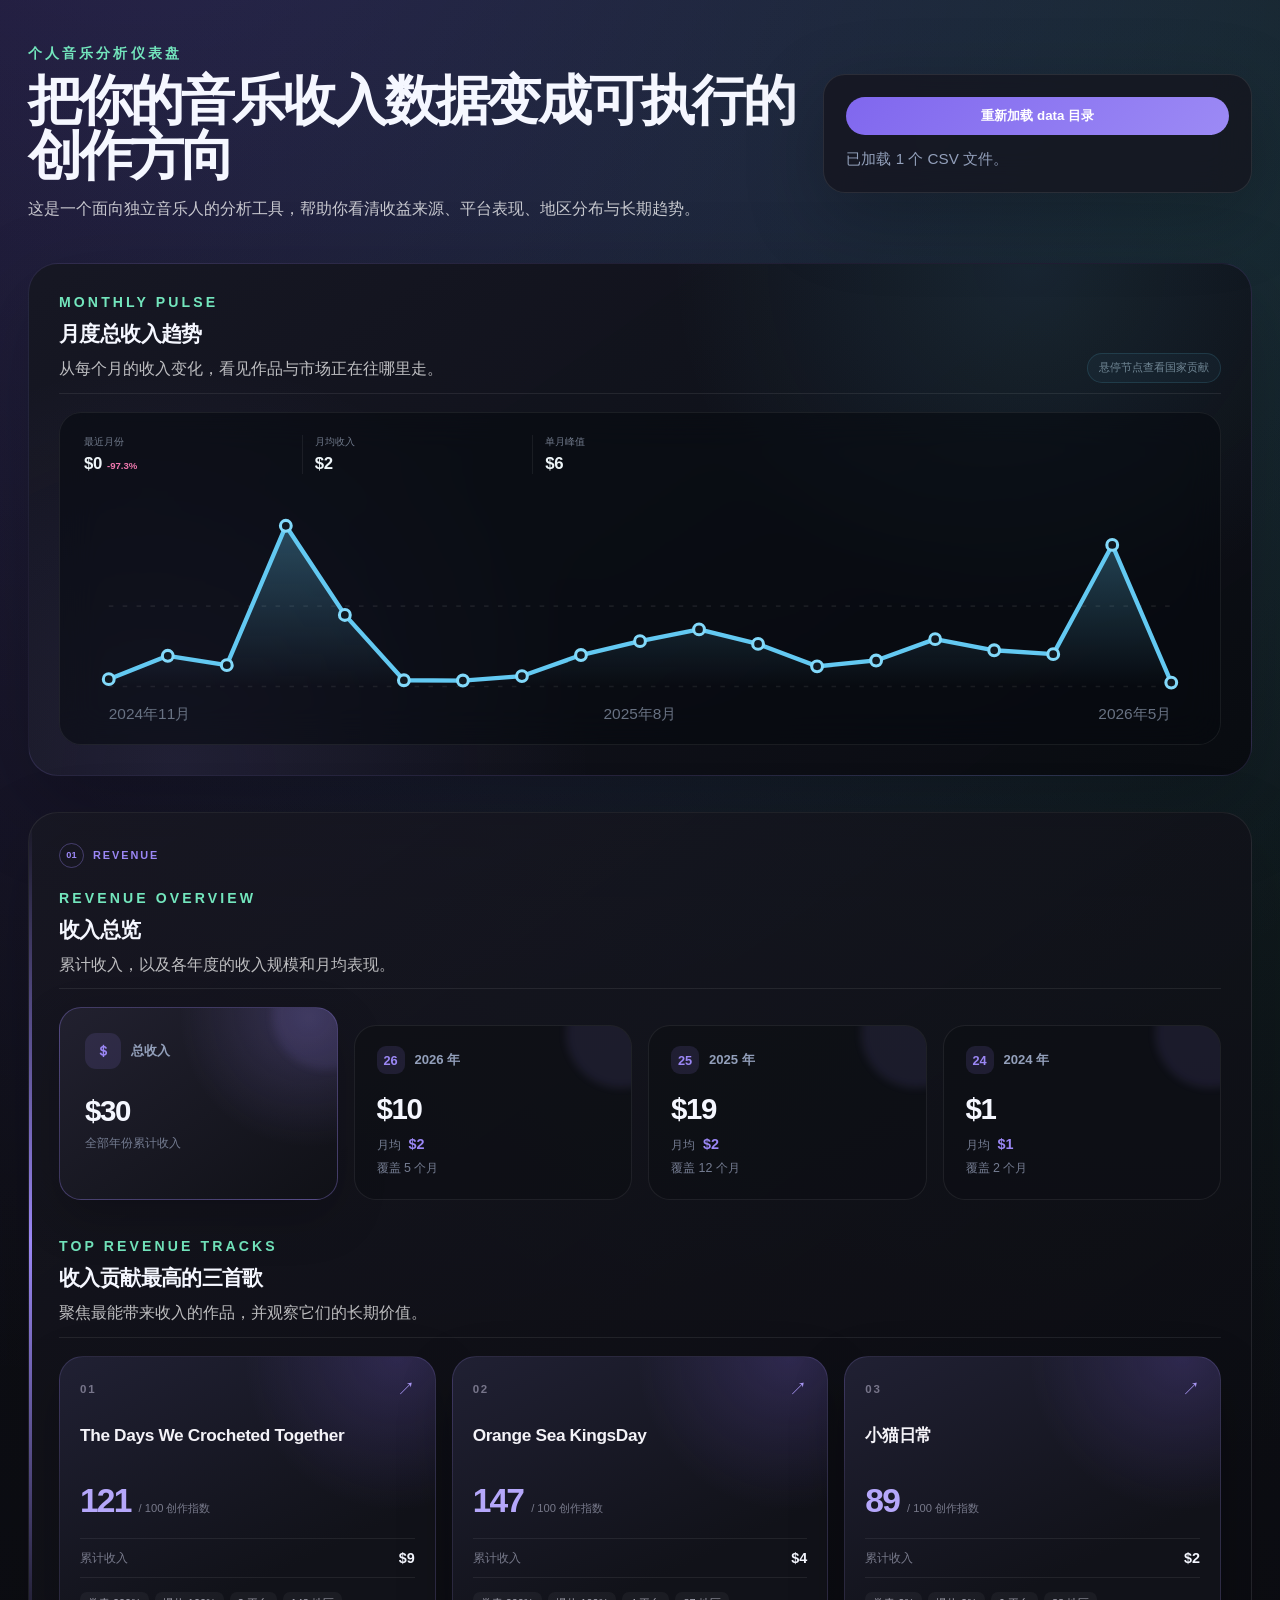
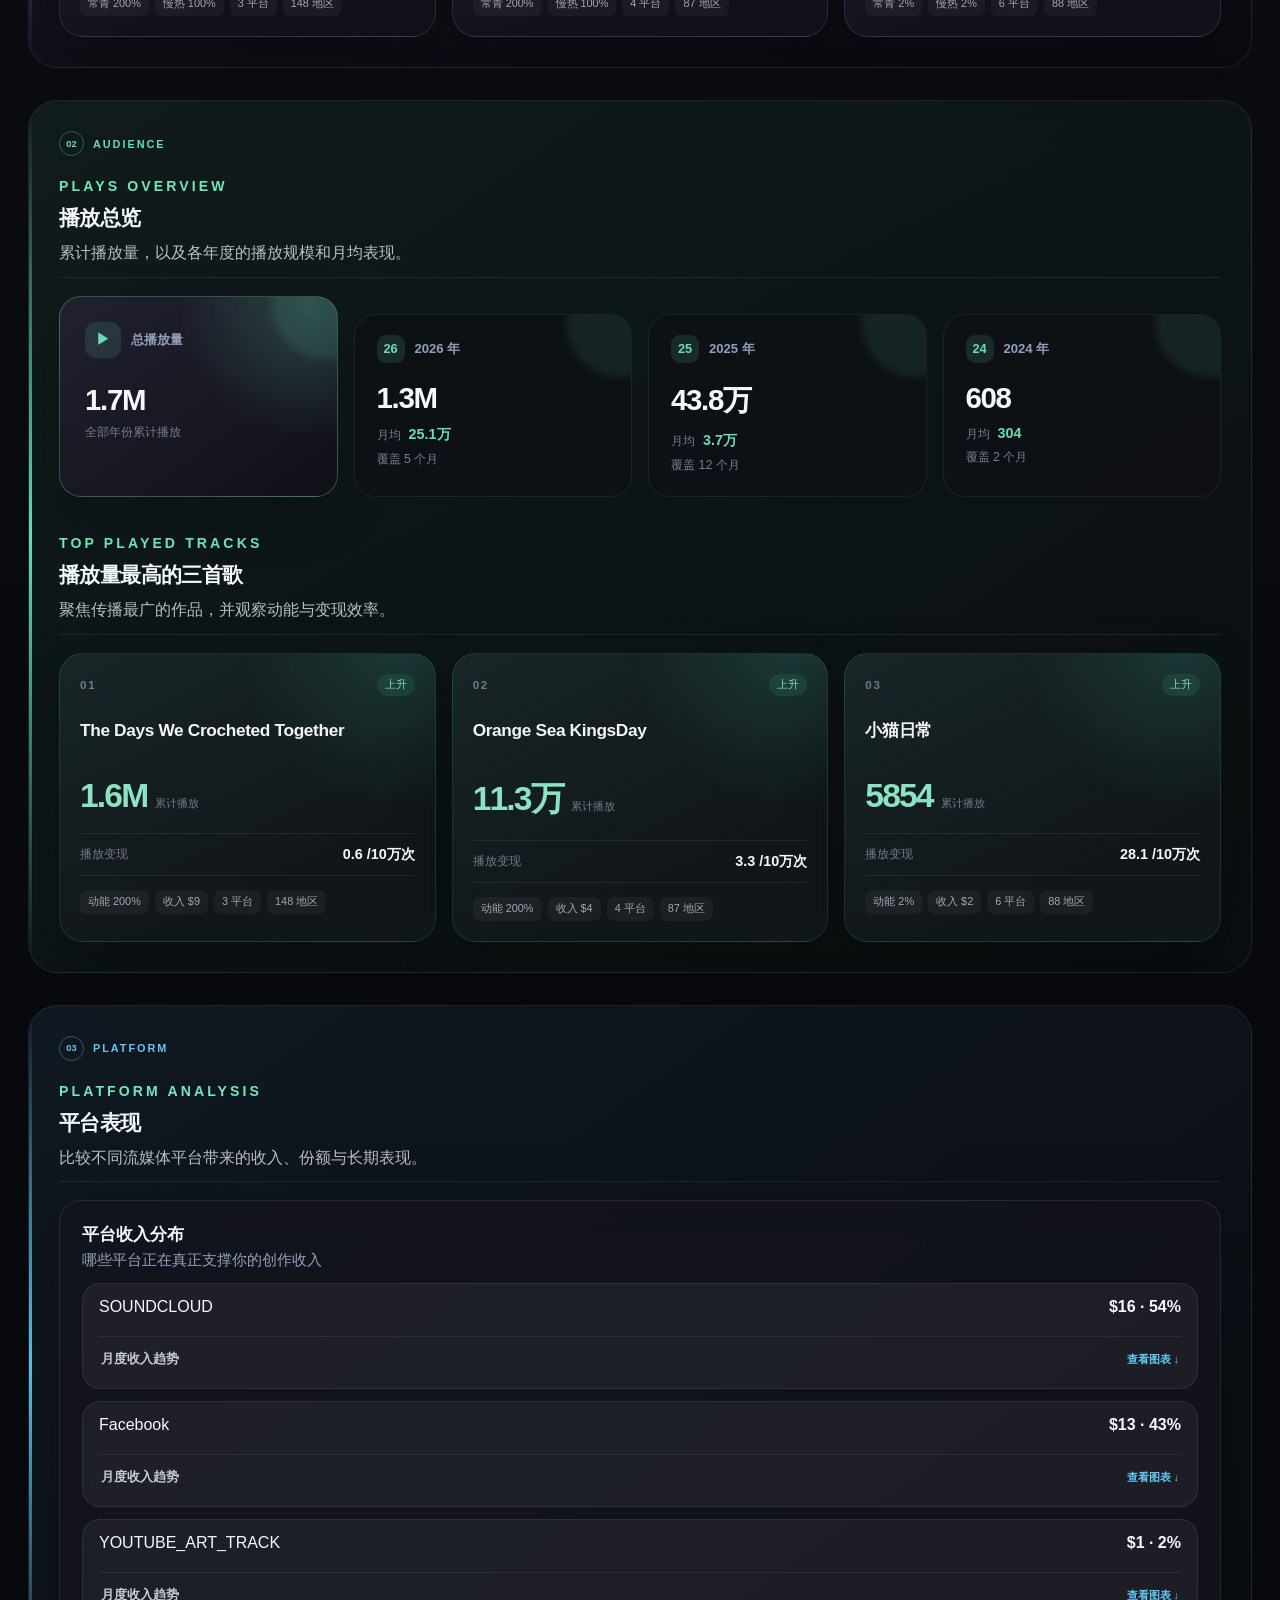
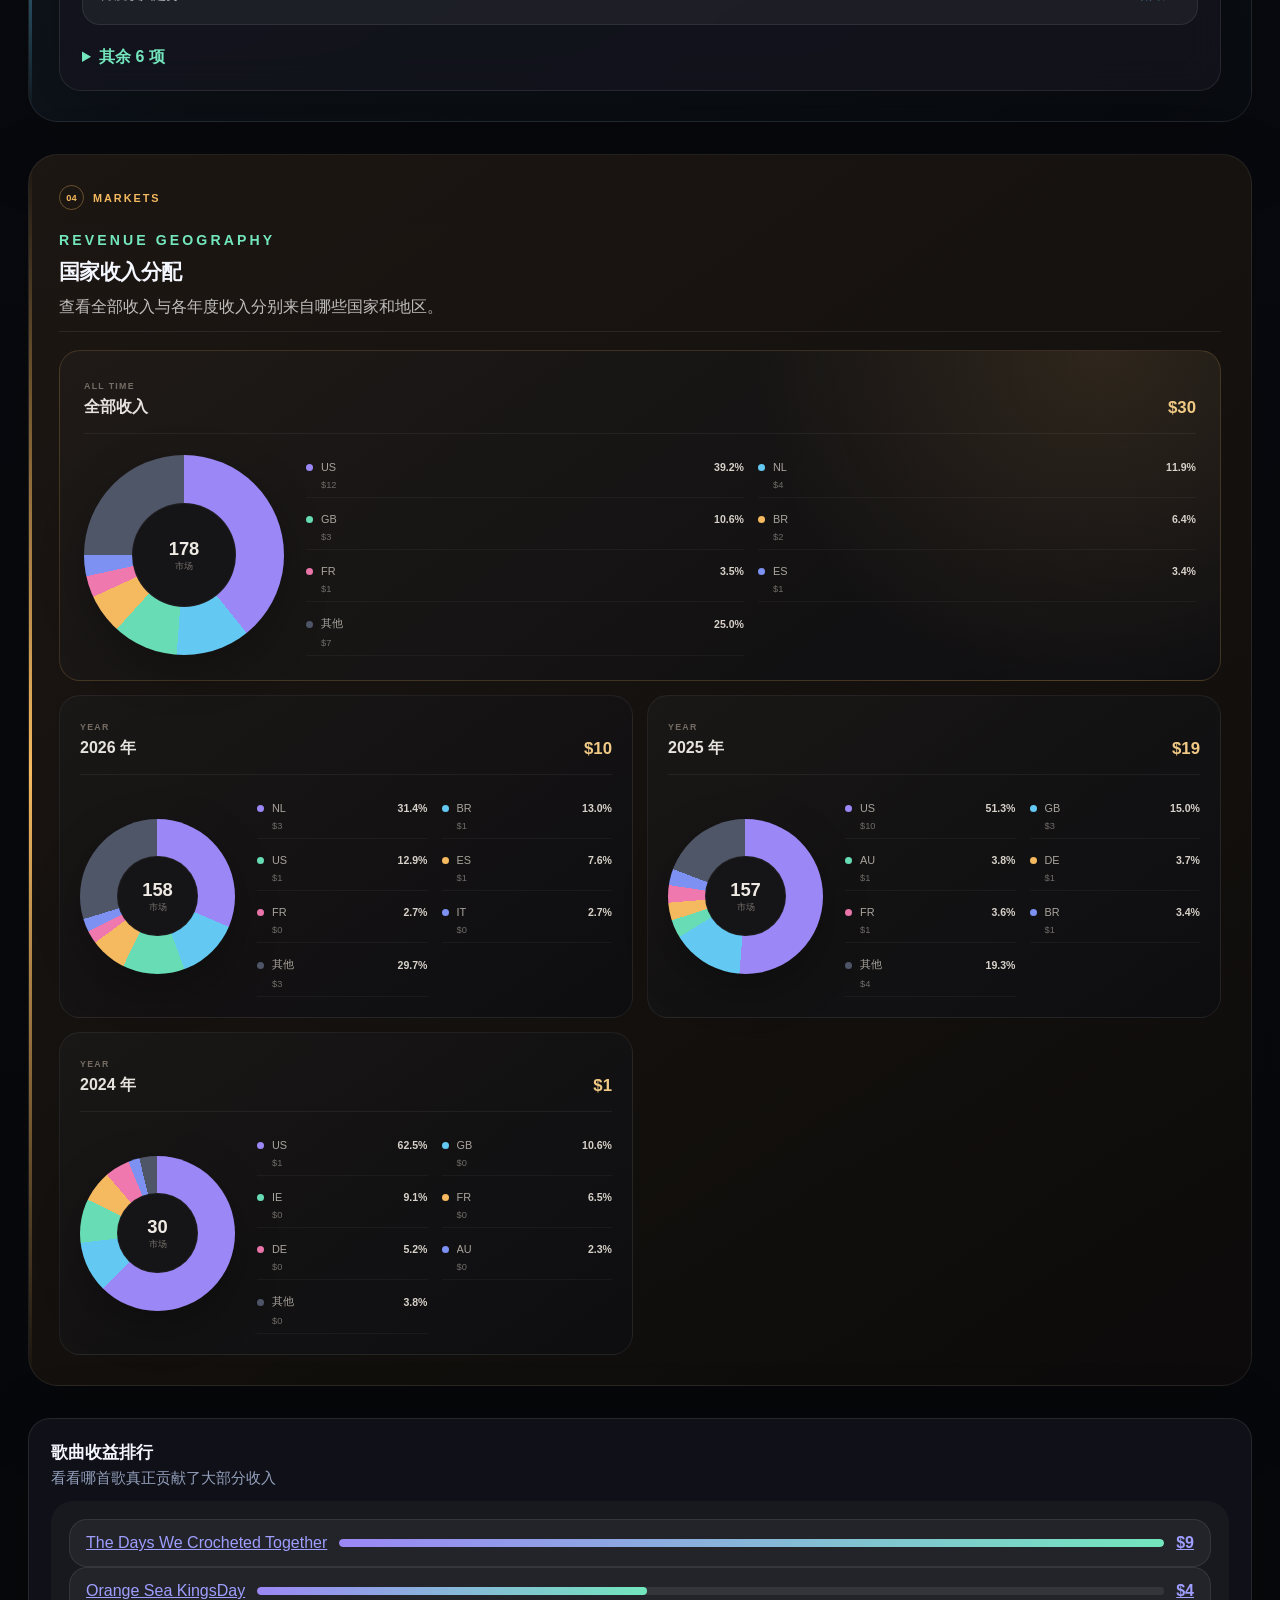
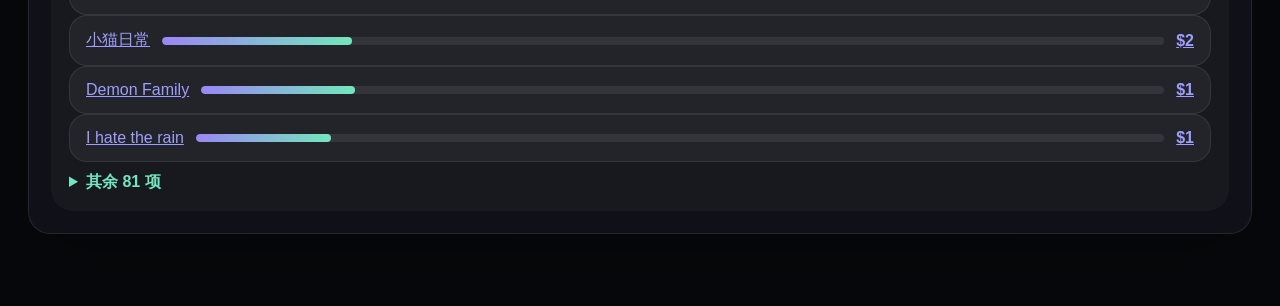
==== commit 01d9c5e2: "add countries" ====
--- a/index.html
+++ b/index.html
@@ -104,6 +104,18 @@
         </article>
       </section>
 
+      <section class="analysis-section analysis-section--markets">
+        <div class="analysis-section__label"><span>04</span> Markets</div>
+        <div class="section-head">
+          <div>
+            <p class="eyebrow">Revenue geography</p>
+            <h2>国家收入分配</h2>
+            <p class="section-copy">查看全部收入与各年度收入分别来自哪些国家和地区。</p>
+          </div>
+        </div>
+        <div class="country-pie-grid" id="countryPieGrid"></div>
+      </section>
+
       <section class="dashboard-grid full-width-grid">
         <article class="card chart-card full-width-card">
           <div class="card-header">
@@ -113,14 +125,6 @@
           <div id="songChart" class="chart-container"></div>
         </article>
 
-        <article class="card chart-card full-width-card">
-          <div class="card-header">
-            <h2>地区听众分布</h2>
-            <p>哪些国家或地区更容易带来稳定收入</p>
-          </div>
-          <div id="countryChart" class="country-list"></div>
-        </article>
-
       </section>
 
     </div>
--- a/styles.css
+++ b/styles.css
@@ -221,6 +221,11 @@
   background: linear-gradient(145deg, rgba(18, 28, 37, 0.82), rgba(10, 13, 18, 0.9));
 }
 
+.analysis-section--markets {
+  --section-accent: #f5b95f;
+  background: linear-gradient(145deg, rgba(34, 27, 20, 0.78), rgba(14, 12, 11, 0.9));
+}
+
 .analysis-section__label {
   display: flex;
   align-items: center;
@@ -248,6 +253,46 @@
 .analysis-section > .card:last-child {
   margin-bottom: 0;
 }
+
+.country-pie-grid {
+  display: grid;
+  grid-template-columns: repeat(2, minmax(0, 1fr));
+  gap: 14px;
+}
+
+.country-pie-card {
+  min-width: 0;
+  padding: 20px;
+  border: 1px solid rgba(255, 255, 255, 0.07);
+  border-radius: 21px;
+  background: linear-gradient(145deg, rgba(26, 24, 23, 0.94), rgba(14, 14, 17, 0.96));
+}
+
+.country-pie-card--total {
+  grid-column: 1 / -1;
+  padding: 24px;
+  border-color: rgba(245, 185, 95, 0.18);
+  background: radial-gradient(circle at 90% 0, rgba(245,185,95,.12), transparent 32%), linear-gradient(145deg, rgba(31,27,24,.96), rgba(14,14,17,.98));
+}
+
+.country-pie-card__head { display: flex; justify-content: space-between; gap: 14px; align-items: flex-end; padding-bottom: 15px; border-bottom: 1px solid rgba(255,255,255,.06); }
+.country-pie-card__head span { color: #756d64; font-size: .55rem; font-weight: 750; letter-spacing: .15em; }
+.country-pie-card__head h3 { margin: 4px 0 0; color: #e6e2dd; font-size: 1rem; }
+.country-pie-card__head > strong { color: #f0c985; font-size: 1.05rem; }
+.country-pie-content { display: grid; grid-template-columns: 155px minmax(0, 1fr); gap: 22px; align-items: center; padding-top: 20px; }
+.country-pie-card--total .country-pie-content { grid-template-columns: 200px minmax(0, 1fr); }
+.country-pie { position: relative; width: 155px; aspect-ratio: 1; border-radius: 50%; box-shadow: 0 16px 45px rgba(0,0,0,.25); }
+.country-pie-card--total .country-pie { width: 200px; }
+.country-pie::after { content: ""; position: absolute; inset: 24%; border-radius: 50%; background: #151417; box-shadow: inset 0 0 0 1px rgba(255,255,255,.045); }
+.country-pie > div { position: absolute; z-index: 1; inset: 0; display: grid; place-content: center; text-align: center; }
+.country-pie > div strong { color: #eee9e2; font-size: 1.15rem; }
+.country-pie > div span { color: #756f69; font-size: .58rem; }
+.country-pie-legend { display: grid; grid-template-columns: repeat(2, minmax(0, 1fr)); gap: 8px 14px; }
+.country-pie-legend > div { display: grid; grid-template-columns: 8px minmax(0, 1fr) auto; align-items: center; gap: 7px; min-width: 0; padding: 7px 0; border-bottom: 1px solid rgba(255,255,255,.045); }
+.country-pie-legend i { width: 7px; height: 7px; border-radius: 50%; }
+.country-pie-legend span { overflow: hidden; color: #aaa49d; font-size: .68rem; text-overflow: ellipsis; white-space: nowrap; }
+.country-pie-legend strong { color: #d7d1c9; font-size: .66rem; }
+.country-pie-legend small { grid-column: 2 / 4; color: #706c68; font-size: .58rem; }
 
 .full-width-grid {
   grid-template-columns: 1fr;
@@ -811,7 +856,6 @@
 .song-trend-point text { fill: #707687; font-size: 10px; }
 
 .song-distribution-grid { display: grid; grid-template-columns: repeat(2, minmax(0, 1fr)); gap: 18px; }
-.song-distribution-grid--single { grid-template-columns: minmax(0, 1fr); }
 .song-list-card { min-width: 0; }
 .song-list-card .platform-list, .song-list-card .country-list { max-height: 520px; overflow-y: auto; padding-right: 4px; scrollbar-width: thin; scrollbar-color: rgba(155,135,245,.2) transparent; }
 .song-distribution-item { display: grid; grid-template-columns: 26px minmax(0, 1fr) 38px; align-items: center; gap: 10px; padding: 11px 4px; border-bottom: 1px solid rgba(255,255,255,.055); }
@@ -822,6 +866,25 @@
 .distribution-main strong { flex: 0 0 auto; color: #969dac; font-size: .7rem; }
 .distribution-main .bar-track { height: 4px; }
 .distribution-share { color: #8e7ee0; font-size: .7rem; text-align: right; }
+.song-list-card--plays .distribution-share { color: #68ddb5; }
+.song-list-card--plays .bar-fill { background: linear-gradient(90deg, #44b894, #73e6bd); }
+.empty-channel-state { margin: 24px 0; color: #6f7685; font-size: .78rem; text-align: center; }
+
+.song-region-card {
+  padding: 26px;
+  background: radial-gradient(circle at 88% 0, rgba(99,201,242,.08), transparent 32%), rgba(16,17,24,.88);
+}
+
+.song-region-trend { margin-top: 18px; }
+.region-legend { display: flex; flex-wrap: wrap; gap: 10px; margin-bottom: 12px; }
+.region-legend span { display: inline-flex; align-items: center; gap: 6px; padding: 5px 9px; border-radius: 999px; color: #959cab; background: rgba(255,255,255,.035); font-size: .68rem; }
+.region-legend i { width: 7px; height: 7px; border-radius: 50%; box-shadow: 0 0 10px currentColor; }
+.region-chart-scroll { width: 100%; overflow-x: auto; padding: 8px; border-radius: 16px; background: rgba(255,255,255,.016); }
+.region-trend-svg { display: block; width: 100%; min-width: 700px; height: auto; }
+.region-line { fill: none; stroke: var(--series-color); stroke-width: 2.5; stroke-linecap: round; stroke-linejoin: round; opacity: .92; }
+.region-point { fill: #12151c; stroke: var(--series-color); stroke-width: 2; transition: r .15s ease; }
+.region-point:hover { r: 5.5; }
+.region-month-label { fill: #6f7685; font-size: 10px; }
 
 @media (max-width: 920px) {
   .hero,
@@ -835,6 +898,8 @@
   .hero { align-items: stretch; }
   .song-kpi-grid { grid-template-columns: repeat(2, minmax(0, 1fr)); }
   .song-kpi--score { grid-row: auto; grid-column: 1 / -1; min-height: 230px; }
+  .country-pie-grid { grid-template-columns: 1fr; }
+  .country-pie-card--total { grid-column: auto; }
 }
 
 @media (max-width: 600px) {
@@ -842,6 +907,8 @@
   .hero-trend-section { padding: 22px 16px; border-radius: 24px; }
   .hero-trend-card { padding: 16px 12px 8px; }
   .trend-hint { display: none; }
+  .country-pie-content, .country-pie-card--total .country-pie-content { grid-template-columns: 1fr; justify-items: center; }
+  .country-pie-legend { width: 100%; grid-template-columns: 1fr; }
   .analysis-section { padding: 22px 16px; border-radius: 24px; }
   .summary-card--year { margin-top: 0; }
   .metric-grid { grid-template-columns: 1fr; }
@@ -856,4 +923,5 @@
   .song-kpi--score { grid-column: auto; }
   .song-trend-card { padding: 20px 14px; }
   .song-year-section { padding: 20px 14px; }
-}
+  .song-region-card { padding: 20px 14px; }
+}
